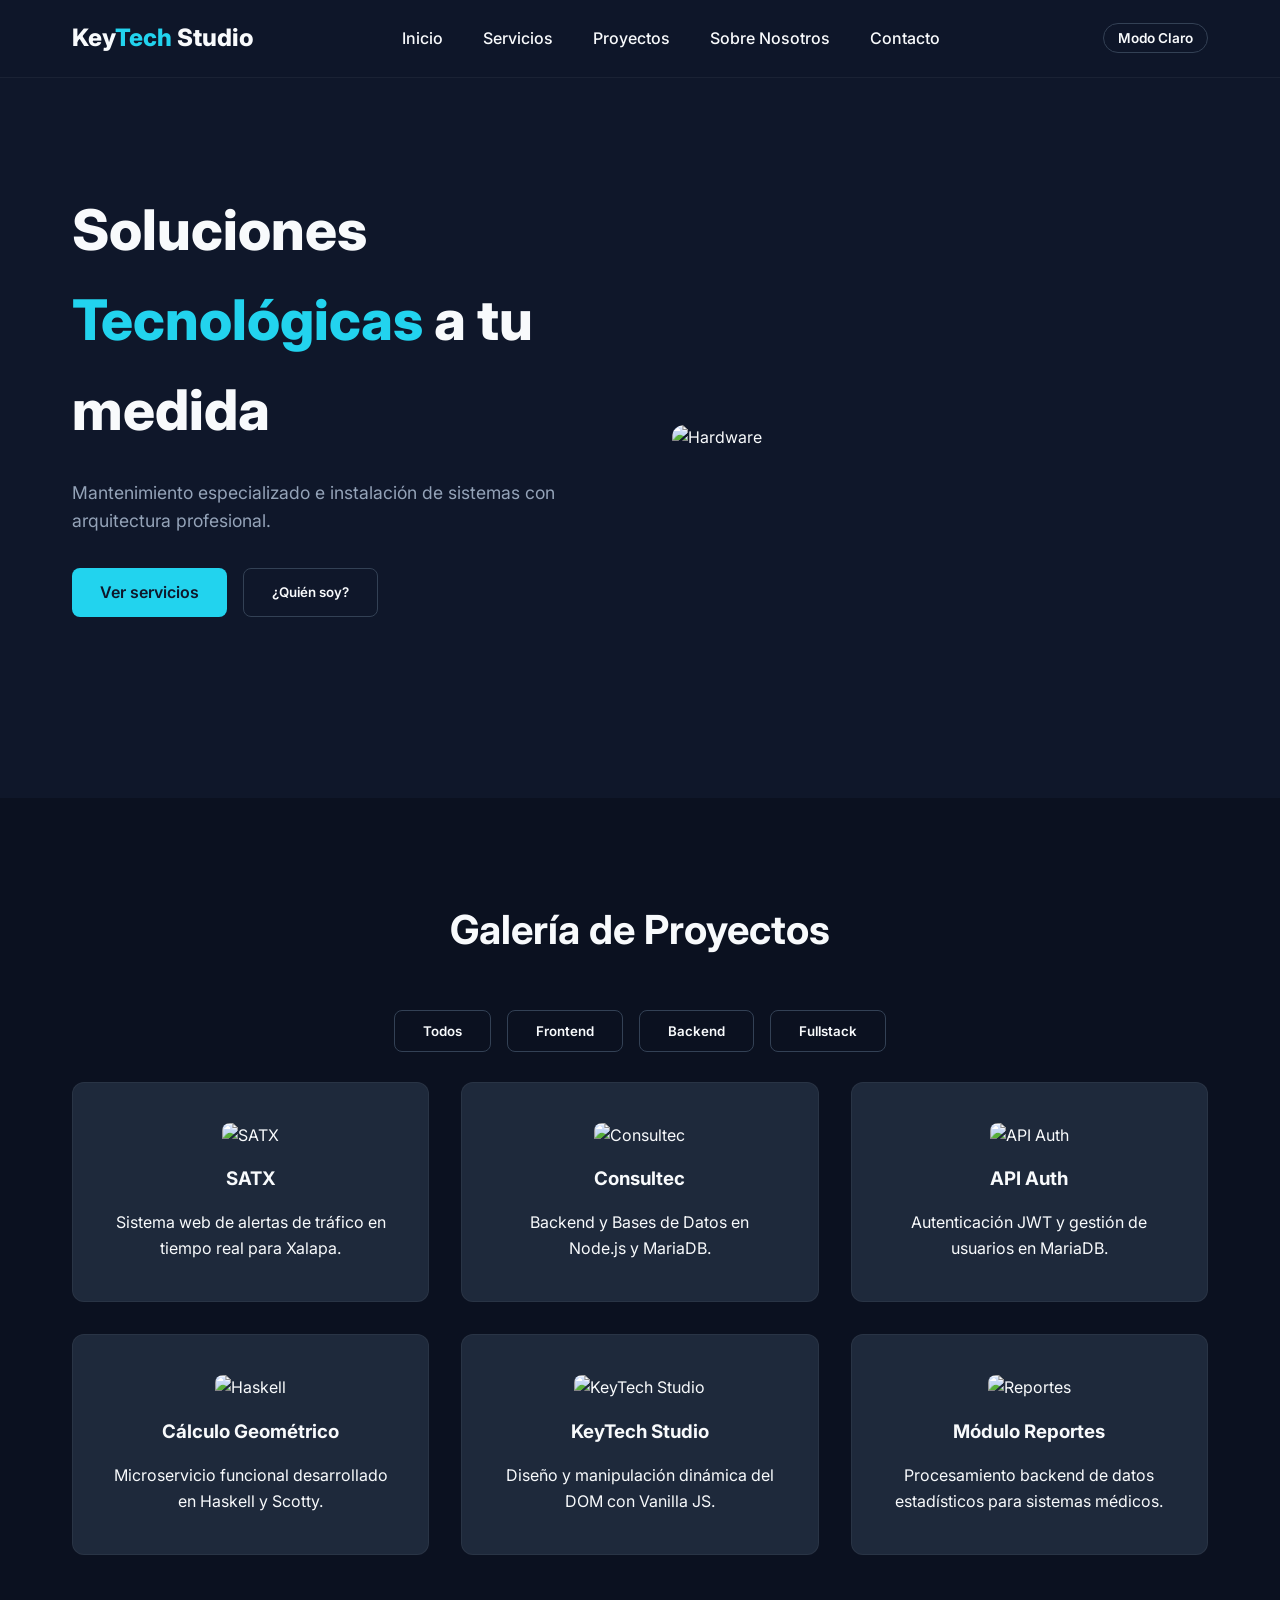
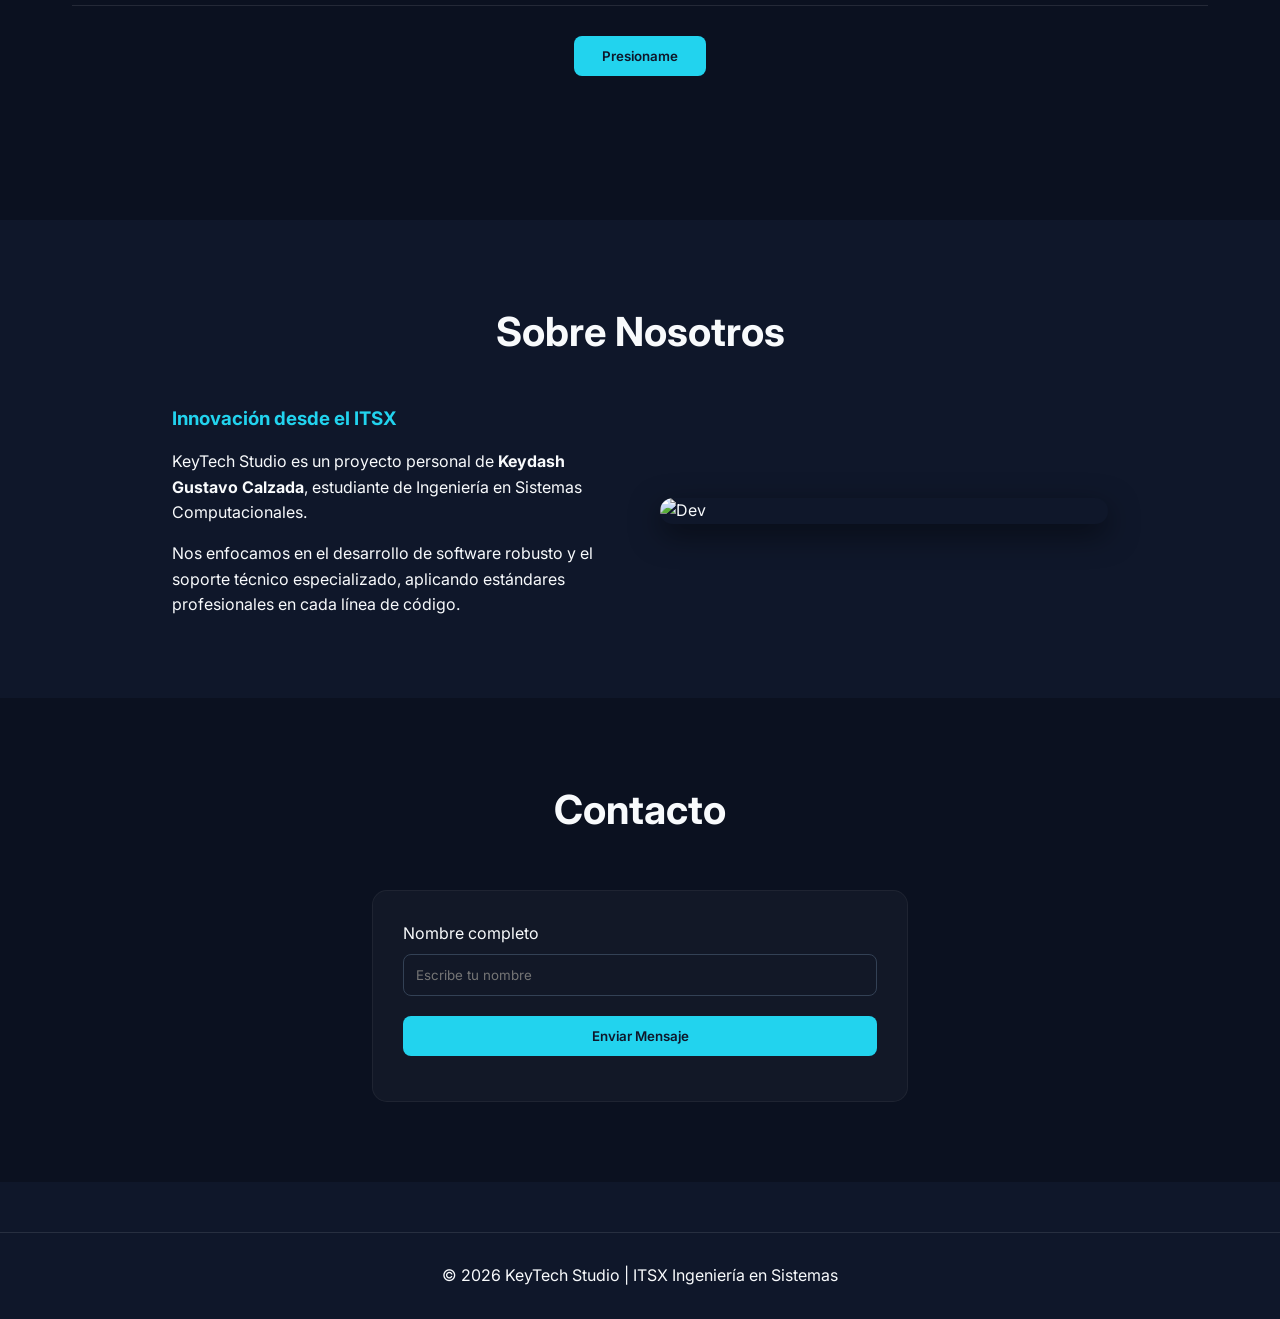
==== index.html @ f6a0469d "Integracion de Alpine.js y mejoramiento de funciones dinámicas. Se ha añadido Alpine.js para mejorar" ====
<!DOCTYPE html>
<html lang="es">
<head>
    <meta charset="UTF-8">
    <meta name="viewport" content="width=device-width, initial-scale=1.0">
    <title>KeyTech Studio | Portafolio Profesional</title>
    <script defer src="https://cdn.jsdelivr.net/npm/alpinejs@3.x.x/dist/cdn.min.js"></script>
    <link href="https://fonts.googleapis.com/css2?family=Inter:wght@400;500;600;700;800&display=swap" rel="stylesheet">
    <link rel="stylesheet" href="https://cdnjs.cloudflare.com/ajax/libs/font-awesome/6.0.0/css/all.min.css">
    <link rel="stylesheet" href="estilos.css">
</head>
<body>
    <nav class="navbar">
        <div class="container nav-content">
            <div class="logo">Key<span>Tech</span> Studio</div>
            <ul class="nav-links">
                <li><a href="#inicio">Inicio</a></li>
                <li><a href="#servicios">Servicios</a></li>
                <li><a href="#proyectos">Proyectos</a></li>
                <li><a href="#sobre">Sobre Nosotros</a></li>
                <li><a href="#contacto">Contacto</a></li>
            </ul>
            <button id="toggleModo">Modo Claro</button>
        </div>
    </nav>

    <header id="inicio" class="hero">
        <div class="container hero-grid">
            <div class="hero-text">
                <h1>Soluciones <span>Tecnológicas</span> a tu medida</h1>
                <p>Mantenimiento especializado e instalación de sistemas con arquitectura profesional.</p>
                <div class="hero-actions">
                    <a href="#servicios" class="btn btn-primary">Ver servicios</a>
                    <button id="btnSaludo" class="btn btn-outline">¿Quién soy?</button>
                </div>
                <p id="mensajeDinamico" style="margin-top:1rem; color: var(--primary); font-weight:600; min-height:1.5rem;"></p>
            </div>
            <div class="hero-image">
                <img src="https://images.unsplash.com/photo-1518770660439-4636190af475" alt="Hardware">
            </div>
        </div>
    </header>

    <section id="proyectos" class="section-bg-alt">
        <div class="container">
            <h2 class="section-title">Galería de Proyectos</h2>
            
            <div class="hero-actions filtros" style="justify-content: center; margin-bottom: 30px;">
                <button class="btn btn-outline btn-filtro" data-filter="todos">Todos</button>
                <button class="btn btn-outline btn-filtro" data-filter="frontend">Frontend</button>
                <button class="btn btn-outline btn-filtro" data-filter="backend">Backend</button>
                <button class="btn btn-outline btn-filtro" data-filter="fullstack">Fullstack</button>
            </div>

            <div class="services-grid" id="galeriaGrid">
                <div class="service-card proy-card" data-tipo="fullstack">
                    <img src="https://images.unsplash.com/photo-1449824913935-59a10b8d2000?w=500&q=80" alt="SATX" class="proyecto-img">
                    <h3>SATX</h3>
                    <p>Sistema web de alertas de tráfico en tiempo real para Xalapa.</p>
                </div>
                <div class="service-card proy-card" data-tipo="backend">
                    <img src="https://images.unsplash.com/photo-1576091160399-112ba8d25d1d?w=500&q=80" alt="Consultec" class="proyecto-img">
                    <h3>Consultec</h3>
                    <p>Backend y Bases de Datos en Node.js y MariaDB.</p>
                </div>
                <div class="service-card proy-card" data-tipo="backend">
                    <img src="https://images.unsplash.com/photo-1555949963-aa79dcee981c?w=500&q=80" alt="API Auth" class="proyecto-img">
                    <h3>API Auth</h3>
                    <p>Autenticación JWT y gestión de usuarios en MariaDB.</p>
                </div>
                <div class="service-card proy-card" data-tipo="backend">
                    <img src="https://images.unsplash.com/photo-1516259762381-22954d7d3ad2?w=500&q=80" alt="Haskell" class="proyecto-img">
                    <h3>Cálculo Geométrico</h3>
                    <p>Microservicio funcional desarrollado en Haskell y Scotty.</p>
                </div>
                <div class="service-card proy-card" data-tipo="frontend">
                    <img src="https://images.unsplash.com/photo-1498050108023-c5249f4df085?w=500&q=80" alt="KeyTech Studio" class="proyecto-img">
                    <h3>KeyTech Studio</h3>
                    <p>Diseño y manipulación dinámica del DOM con Vanilla JS.</p>
                </div>
                <div class="service-card proy-card" data-tipo="backend">
                    <img src="https://images.unsplash.com/photo-1551288049-bebda4e38f71?w=500&q=80" alt="Reportes" class="proyecto-img">
                    <h3>Módulo Reportes</h3>
                    <p>Procesamiento backend de datos estadísticos para sistemas médicos.</p>
                </div>
            </div>

            <div x-data="{ 
                frases: [
                    'El único modo de hacer un gran trabajo es amar lo que haces. — Steve Jobs',
                    'La tecnología es mejor cuando une a la gente. — Matt Mullenweg',
                    'No te detengas hasta que estés orgulloso de tu esfuerzo.',
                    'La innovación es lo que distingue a un líder de un seguidor. — Steve Jobs',
                    'Tu capacidad de aprender es tu activo más valioso.',
                    'Recuerda utilizar ; al final de tus sentencias.'
                ],
                textoActual: 'Presiona para inspirarte',
                generarFrase() {
                    let nuevaFrase;
                    do {
                        nuevaFrase = this.frases[Math.floor(Math.random() * this.frases.length)];
                    } while (nuevaFrase === this.textoActual);
                    this.textoActual = nuevaFrase;
                }
            }" style="text-align: center; margin-top: 50px; border-top: 1px solid rgba(255,255,255,0.1); padding-top: 30px;">
                <button @click="generarFrase()" class="btn btn-primary">Presioname</button>
                <p x-text="textoActual" style="margin-top: 20px; font-weight: 600; color: var(--primary); font-size: 1.2rem; min-height: 1.5rem; font-style: italic;"></p>
            </div>
        </div>
    </section>

    <section id="sobre" style="padding: 80px 0;">
        <div class="container" style="max-width: 1000px; margin: 0 auto;">
            <h2 class="section-title" style="text-align: center; margin-bottom: 40px;">Sobre Nosotros</h2>
            <div style="display: grid; grid-template-columns: 1fr 1fr; gap: 40px; align-items: center;">
                <div>
                    <h3 style="color: var(--primary); margin-bottom: 15px;">Innovación desde el ITSX</h3>
                    <p style="margin-bottom: 15px;">KeyTech Studio es un proyecto personal de <strong>Keydash Gustavo Calzada</strong>, estudiante de Ingeniería en Sistemas Computacionales.</p>
                    <p>Nos enfocamos en el desarrollo de software robusto y el soporte técnico especializado, aplicando estándares profesionales en cada línea de código.</p>
                </div>
                <img src="https://webescuela.com/wp-content/uploads/2020/08/desarrollador-web.png.webp" alt="Dev" style="width: 100%; border-radius: 15px; box-shadow: 0 10px 30px rgba(0,0,0,0.5);">
            </div>
        </div>
    </section>

    <section id="contacto" class="section-bg-alt" style="padding: 80px 0;">
        <div class="container" style="max-width: 600px; margin: 0 auto;">
            <h2 class="section-title" style="text-align: center;">Contacto</h2>
            <form id="contactForm" class="contact-form" style="background: rgba(255,255,255,0.03); padding: 30px; border-radius: 15px; border: 1px solid rgba(255,255,255,0.05);">
                <div style="margin-bottom: 20px;">
                    <label style="display: block; margin-bottom: 8px;">Nombre completo</label>
                    <input type="text" id="nombre" placeholder="Escribe tu nombre" style="width: 100%; padding: 12px; border-radius: 8px; border: 1px solid #334155; background: transparent; color: white;">
                </div>
                <button type="submit" class="btn btn-primary" style="width: 100%;">Enviar Mensaje</button>
                <p id="contactMessage" style="margin-top: 15px; text-align: center; font-weight: bold; color: var(--primary);"></p>
            </form>
        </div>
    </section>

    <footer class="footer" style="margin-top: 50px; padding: 30px 0; border-top: 1px solid rgba(255,255,255,0.1);">
        <div class="container" style="text-align: center;">
            <p>© 2026 KeyTech Studio | ITSX Ingeniería en Sistemas</p>
        </div>
    </footer>

    <script src="app.js"></script>
</body>
</html>
---- estilos.css ----
:root {
    --bg-dark: #0f172a;
    --bg-alt: #0b1120;
    --surface: #1e293b;
    --primary: #22d3ee;
    --text-main: #f8fafc;
    --text-dim: #94a3b8;
    --transition: all 0.3s cubic-bezier(0.4, 0, 0.2, 1);
}

* { margin: 0; padding: 0; box-sizing: border-box; font-family: 'Inter', sans-serif; }
body { background-color: var(--bg-dark); color: var(--text-main); line-height: 1.6; scroll-behavior: smooth; }
section { padding: 100px 0; }
.container { max-width: 1200px; margin: 0 auto; padding: 0 2rem; }

/* NAVBAR */
.navbar { padding: 1.2rem 0; background: rgba(15, 23, 42, 0.95); backdrop-filter: blur(10px); position: sticky; top: 0; z-index: 1000; border-bottom: 1px solid rgba(255, 255, 255, 0.05); }
.nav-content { display: flex; justify-content: space-between; align-items: center; }
.logo { font-size: 1.5rem; font-weight: 800; }
.logo span { color: var(--primary); }
.nav-links { display: flex; list-style: none; gap: 2.5rem; }
.nav-links a { text-decoration: none; color: var(--text-main); font-weight: 500; transition: var(--transition); }
.nav-links a:hover { color: var(--primary); }

/* HERO */
.hero { min-height: 80vh; display: flex; align-items: center; }
.hero-grid { display: grid; grid-template-columns: 1fr 1fr; gap: 4rem; align-items: center; }
.hero-text h1 { font-size: 3.5rem; font-weight: 800; margin-bottom: 1.5rem; }
.hero-text h1 span { color: var(--primary); }
.hero-text p { font-size: 1.1rem; color: var(--text-dim); margin-bottom: 2rem; }
.hero-actions { display: flex; gap: 1rem; }
.btn { padding: 12px 28px; border-radius: 8px; font-weight: 600; cursor: pointer; border: none; transition: var(--transition); text-decoration: none; display: inline-block; }
.btn-primary { background: var(--primary); color: #0f172a; }
.btn-outline { border: 1px solid #334155; color: var(--text-main); background: transparent; }
.btn-outline:hover { background: #1e293b; border-color: #475569; }
.hero-image img { width: 100%; border-radius: 12px; }

/* SECCIONES */
.section-bg-alt { background-color: var(--bg-alt); }
.section-title { text-align: center; font-size: 2.5rem; margin-bottom: 3rem; }

.services-grid { display: grid; grid-template-columns: repeat(auto-fit, minmax(280px, 1fr)); gap: 2rem; }
.service-card { padding: 2.5rem; background: var(--surface); border-radius: 12px; border: 1px solid rgba(255,255,255,0.05); text-align: center; transition: var(--transition); }
.service-card:hover { transform: translateY(-5px); border-color: #334155; }
.service-card i { font-size: 2.5rem; color: var(--primary); margin-bottom: 1.5rem; }
.service-card h3 { margin-bottom: 1rem; }

/* FILTROS Y GALERIA */
.filtros { justify-content: center; margin-bottom: 3rem; gap: 1rem; display: flex; flex-wrap: wrap; }
.oculto { display: none !important; }
.proyecto-img { width: 100%; height: 180px; object-fit: cover; border-radius: 8px; margin-bottom: 1rem; }

/* ABOUT GRID */
.about-grid { display: grid; grid-template-columns: 1fr 1fr; gap: 4rem; align-items: center; }
.about-grid img { width: 100%; border-radius: 12px; }

/* CONTACTO */
.contact-form { max-width: 600px; margin: 0 auto; background: var(--surface); padding: 3rem; border-radius: 12px; }
.form-group { margin-bottom: 1.5rem; display: flex; flex-direction: column; text-align: left; }
.form-group label { margin-bottom: 0.5rem; color: var(--text-dim); }
.form-group input, .form-group textarea { padding: 0.8rem; border-radius: 6px; border: 1px solid #334155; background: #0f172a; color: white; transition: border-color 0.2s; }
.form-group input:focus, .form-group textarea:focus { outline: none; border-color: var(--primary); }

.error-msg { color: #ef4444; font-size: 0.85rem; margin-top: 0.5rem; display: none; }
.error-msg.visible { display: block; }
input.error, textarea.error { border-color: #ef4444; }

/* MODO CLARO */
body.light-mode {
    --bg-dark: #f8fafc;
    --bg-alt: #f1f5f9;
    --surface: #ffffff;
    --text-main: #0f172a;
    --text-dim: #475569;
}
body.light-mode .navbar { background: rgba(248, 250, 252, 0.95); border-bottom: 1px solid #e2e8f0; }
body.light-mode .service-card, body.light-mode .contact-form { border-color: #e2e8f0; }
body.light-mode .form-group input, body.light-mode .form-group textarea { background: #f1f5f9; border-color: #cbd5e1; color: #0f172a; }

#toggleModo {
    background: transparent;
    border: 1px solid #334155;
    color: var(--text-main);
    padding: 6px 14px;
    border-radius: 20px;
    cursor: pointer;
    font-size: 0.85rem;
    font-weight: 600;
    transition: all 0.3s;
    margin-left: 1rem;
}
#toggleModo:hover { border-color: var(--primary); color: var(--primary); }

/* FOOTER */
.footer { padding: 40px 0; text-align: center; border-top: 1px solid rgba(255,255,255,0.05); margin-top: 50px; }
.copyright { color: #475569; font-size: 0.85rem; }

@media (max-width: 900px) {
    .hero-grid, .about-grid { grid-template-columns: 1fr; text-align: center; }
    .nav-links { display: none; }
    .hero-actions { justify-content: center; }
}
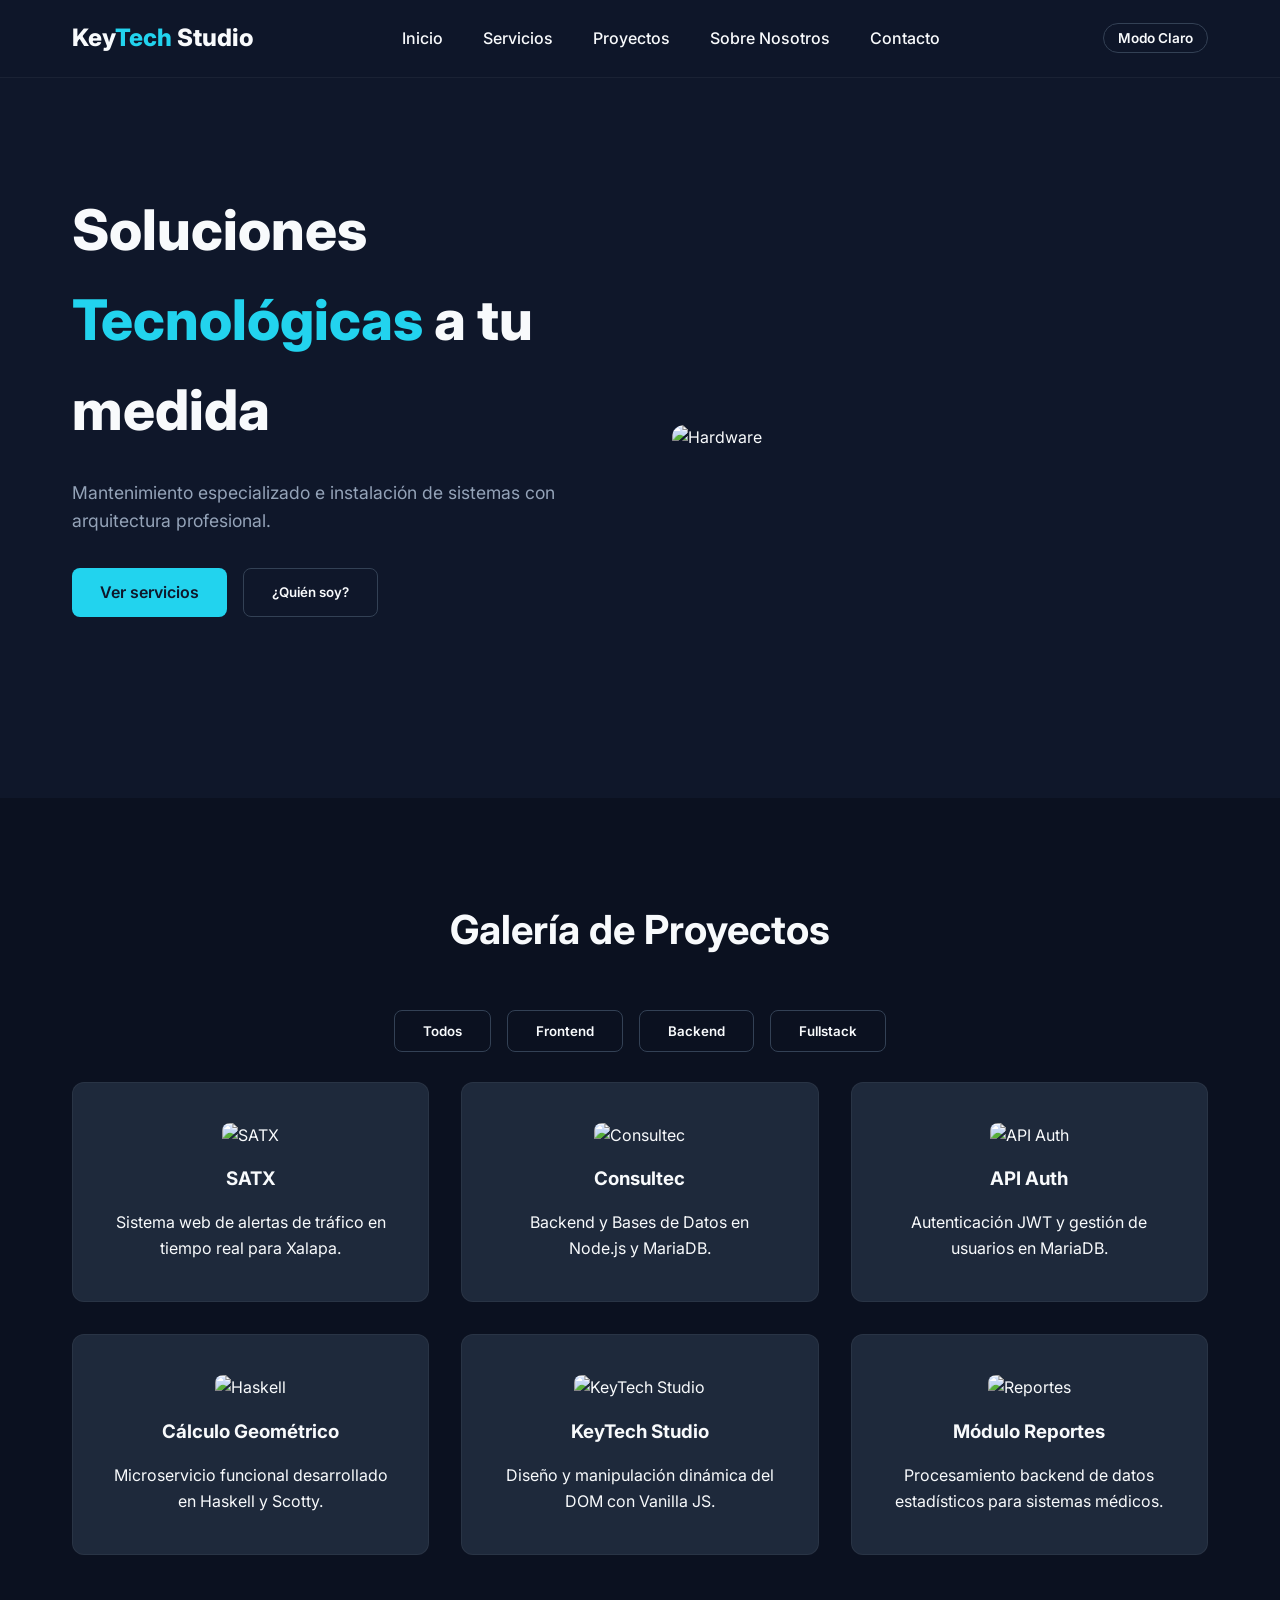
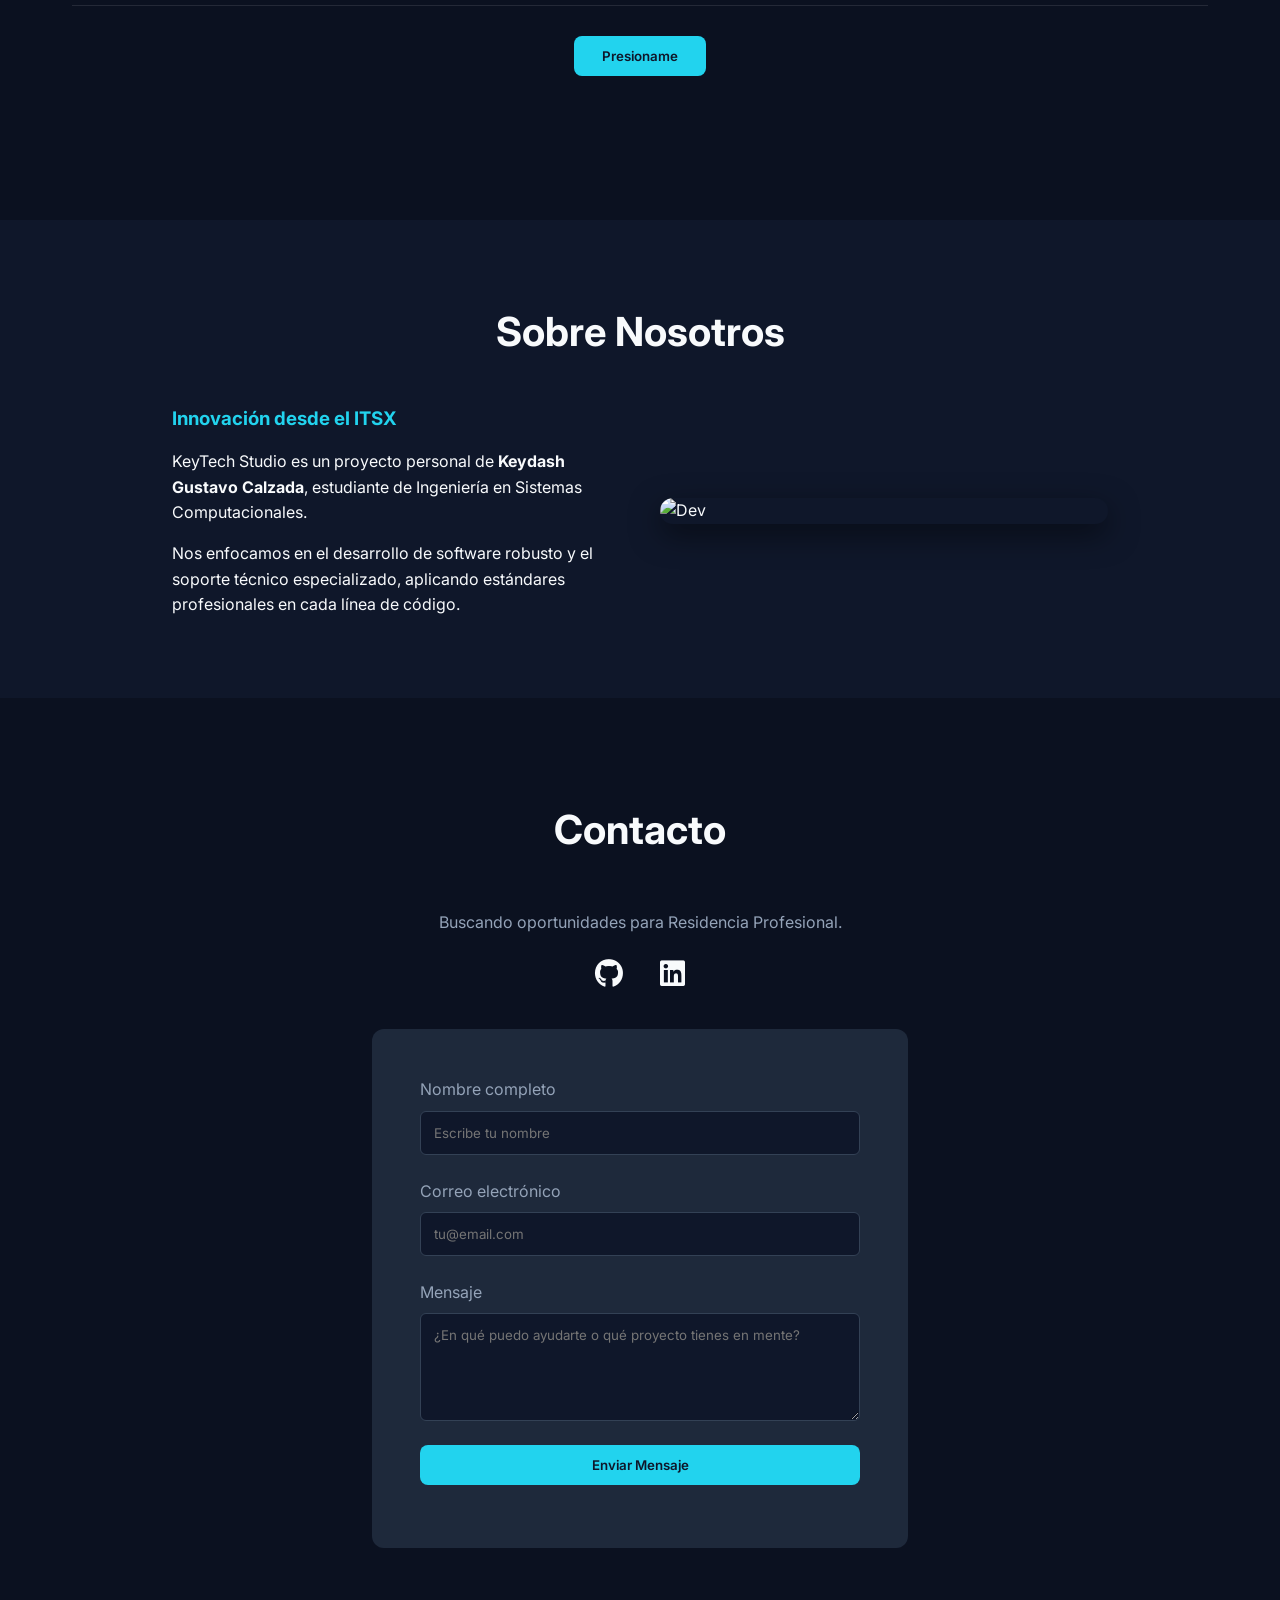
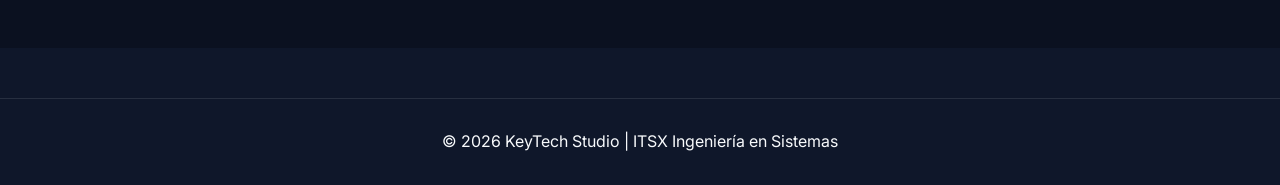
==== commit e3cbaa08: "Fix HTML formatting and improve structure" ====
--- a/index.html
+++ b/index.html
@@ -123,13 +123,33 @@
         </div>
     </section>
 
-    <section id="contacto" class="section-bg-alt" style="padding: 80px 0;">
-        <div class="container" style="max-width: 600px; margin: 0 auto;">
-            <h2 class="section-title" style="text-align: center;">Contacto</h2>
-            <form id="contactForm" class="contact-form" style="background: rgba(255,255,255,0.03); padding: 30px; border-radius: 15px; border: 1px solid rgba(255,255,255,0.05);">
-                <div style="margin-bottom: 20px;">
-                    <label style="display: block; margin-bottom: 8px;">Nombre completo</label>
-                    <input type="text" id="nombre" placeholder="Escribe tu nombre" style="width: 100%; padding: 12px; border-radius: 8px; border: 1px solid #334155; background: transparent; color: white;">
+    <section id="contacto" class="section-bg-alt">
+        <div class="container" style="max-width: 600px;">
+            <h2 class="section-title">Contacto</h2>
+            
+            <div style="text-align: center; margin-bottom: 2rem;">
+                <p style="color: var(--text-dim); margin-bottom: 1rem;">Buscando oportunidades para Residencia Profesional.</p>
+                <div style="font-size: 1.8rem; margin-bottom: 1rem;">
+                    <a href="https://github.com/tu_usuario" target="_blank" style="color: var(--text-main); margin: 0 15px; text-decoration: none;"><i class="fab fa-github"></i></a>
+                    <a href="https://linkedin.com/in/tu_usuario" target="_blank" style="color: var(--text-main); margin: 0 15px; text-decoration: none;"><i class="fab fa-linkedin"></i></a>
+                </div>
+            </div>
+
+            <form id="contactForm" class="contact-form">
+                <div class="form-group">
+                    <label for="nombre">Nombre completo</label>
+                    <input type="text" id="nombre" placeholder="Escribe tu nombre">
+                    <span class="error-msg" id="errorNombre">Por favor, escribe tu nombre.</span>
+                </div>
+                <div class="form-group">
+                    <label for="email">Correo electrónico</label>
+                    <input type="email" id="email" placeholder="tu@email.com">
+                    <span class="error-msg" id="errorEmail">Ingresa un correo válido.</span>
+                </div>
+                <div class="form-group">
+                    <label for="mensaje">Mensaje</label>
+                    <textarea id="mensaje" rows="5" placeholder="¿En qué puedo ayudarte o qué proyecto tienes en mente?"></textarea>
+                    <span class="error-msg" id="errorMensaje">Escribe un mensaje.</span>
                 </div>
                 <button type="submit" class="btn btn-primary" style="width: 100%;">Enviar Mensaje</button>
                 <p id="contactMessage" style="margin-top: 15px; text-align: center; font-weight: bold; color: var(--primary);"></p>
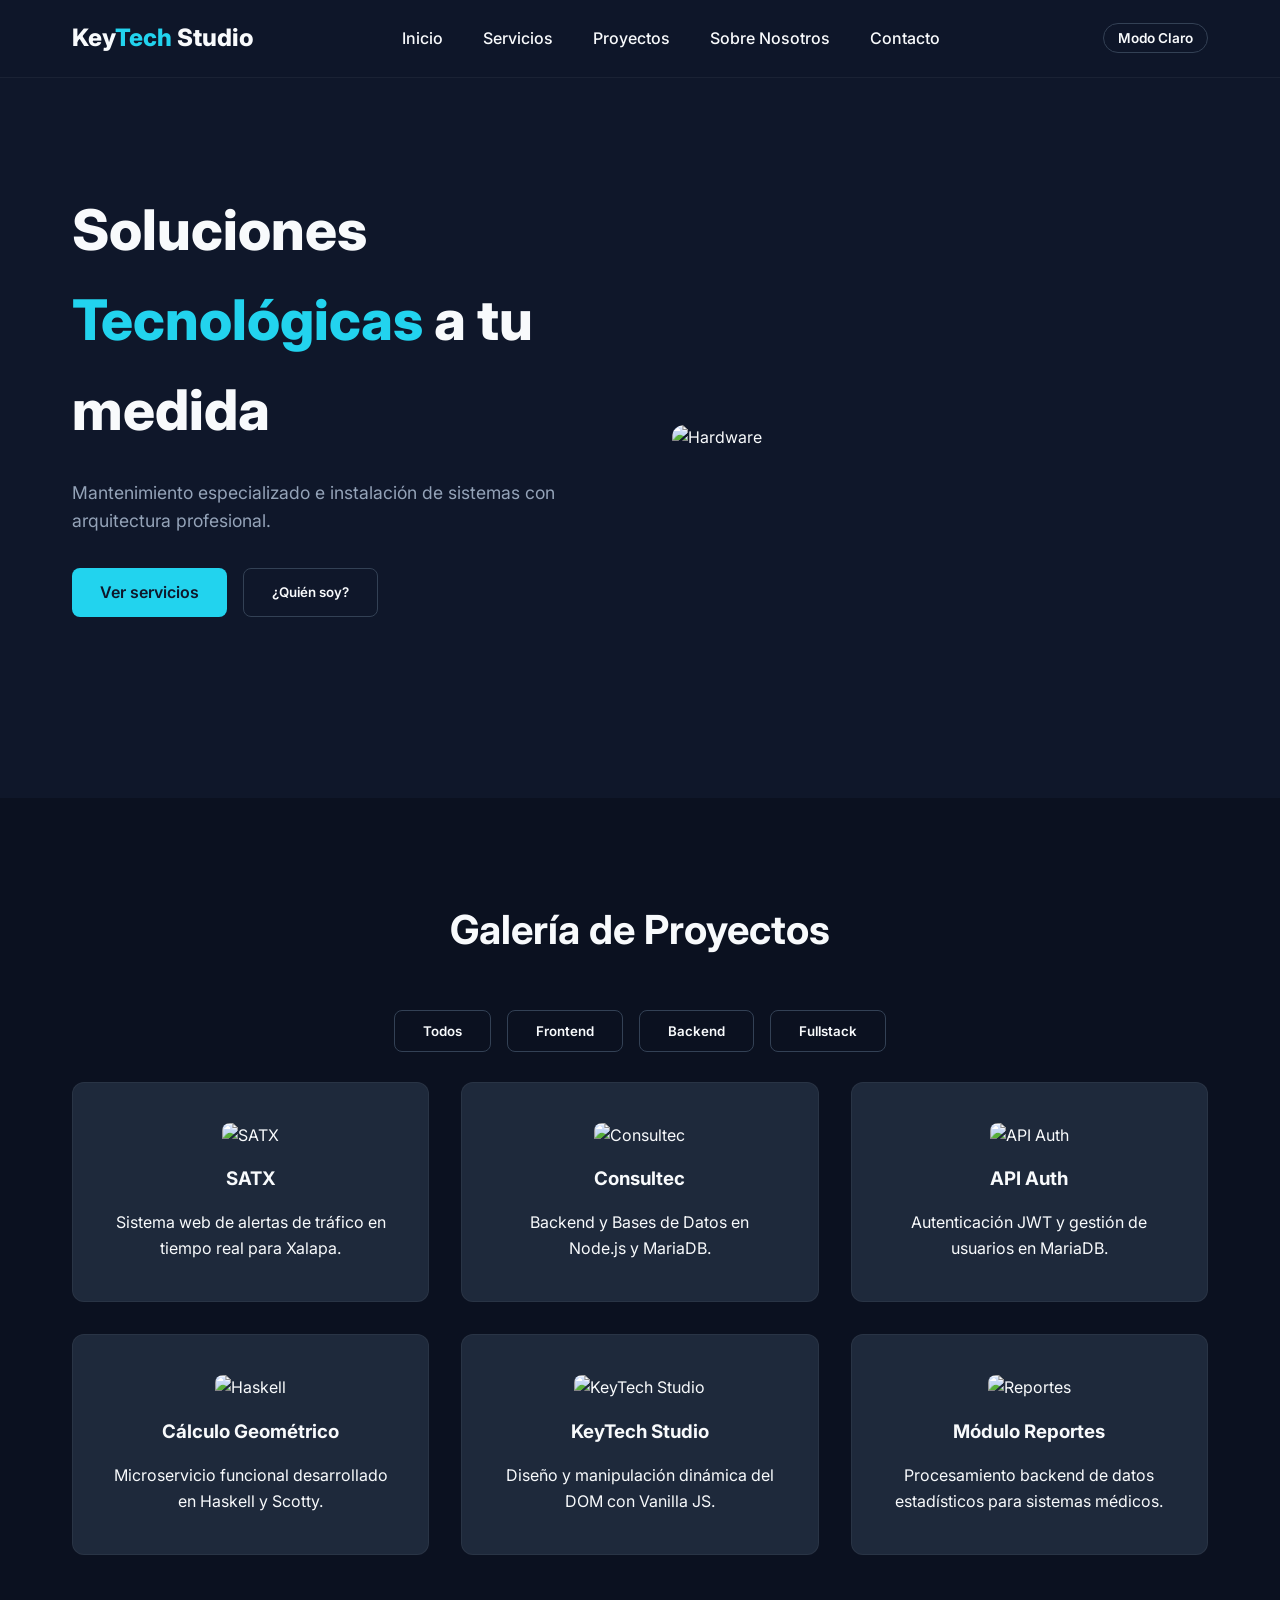
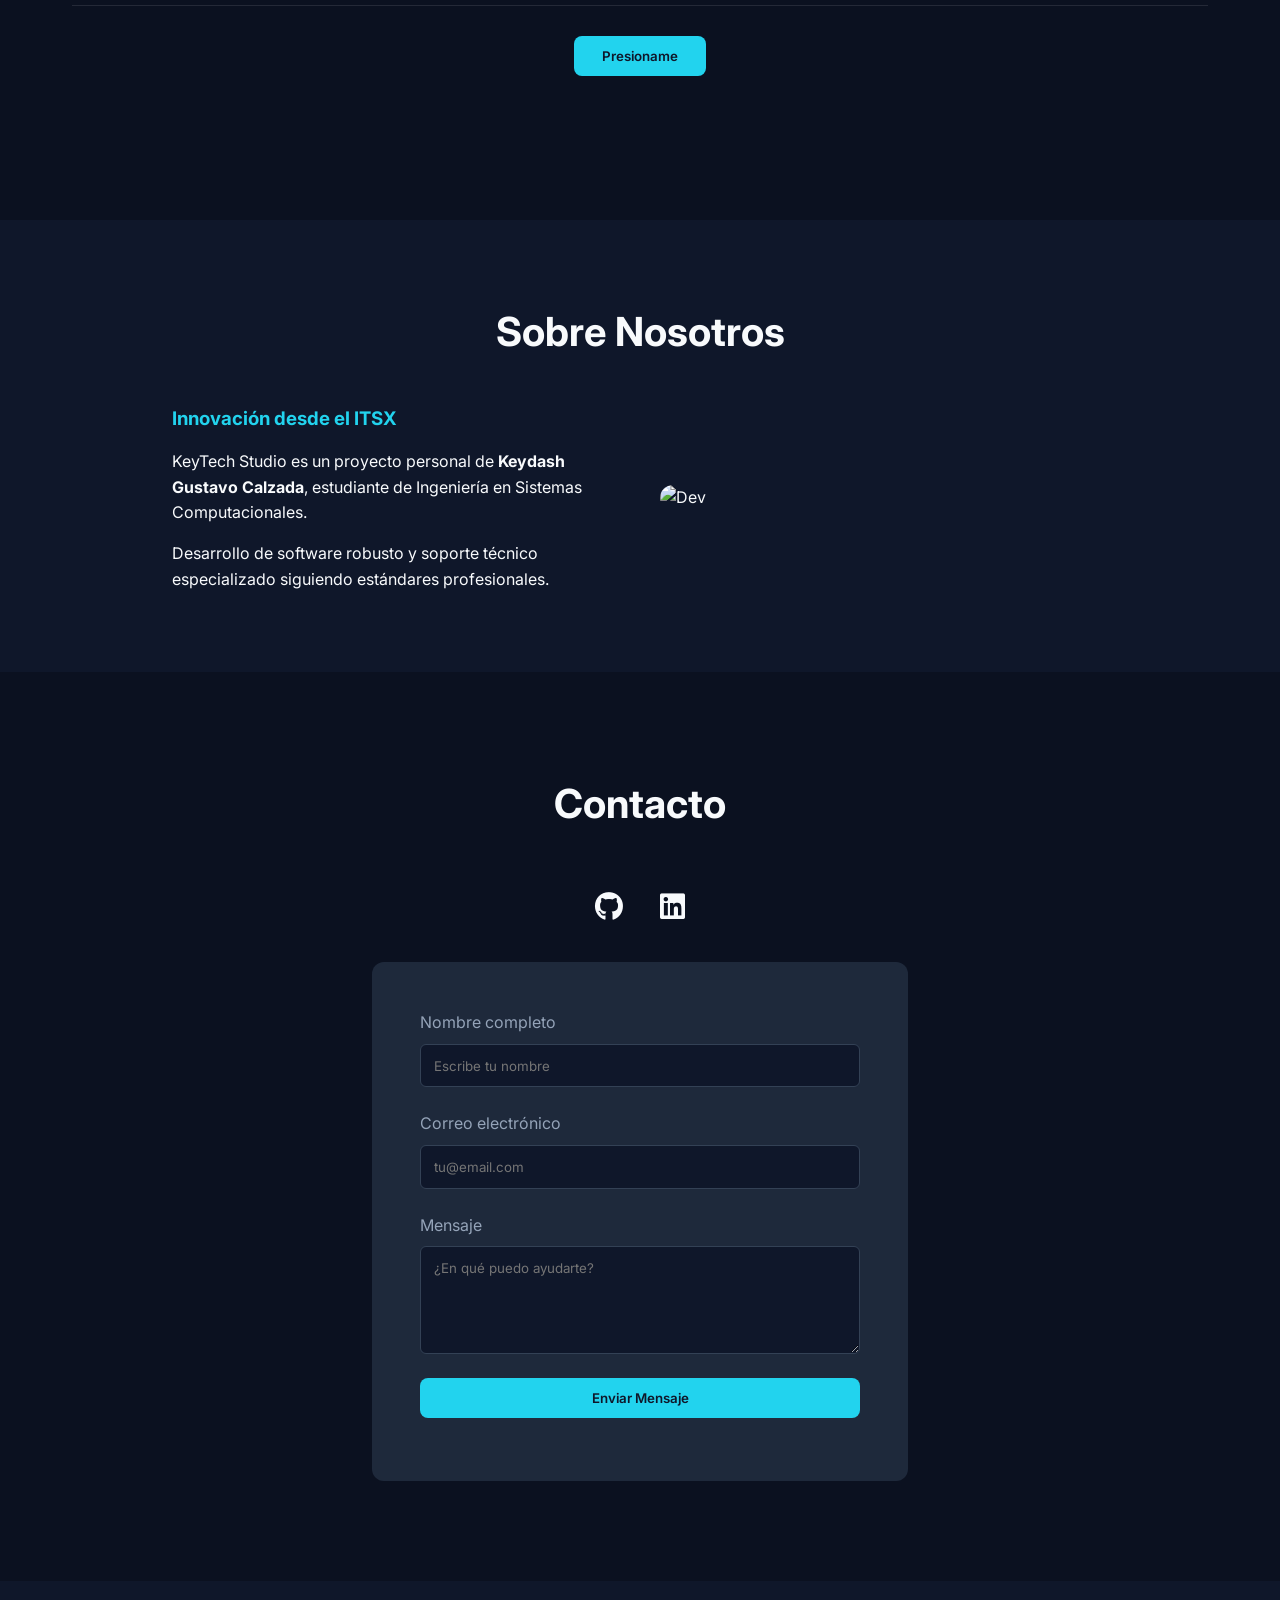
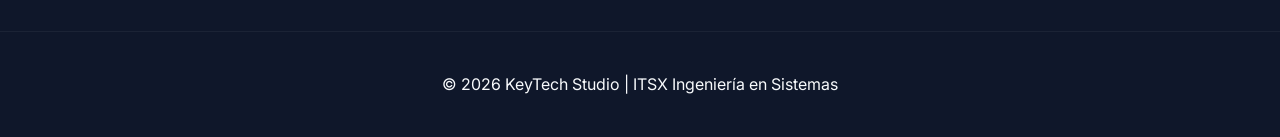
==== commit 9a1689d8: "Update index.html" ====
--- a/index.html
+++ b/index.html
@@ -91,7 +91,6 @@
                     'La tecnología es mejor cuando une a la gente. — Matt Mullenweg',
                     'No te detengas hasta que estés orgulloso de tu esfuerzo.',
                     'La innovación es lo que distingue a un líder de un seguidor. — Steve Jobs',
-                    'Tu capacidad de aprender es tu activo más valioso.',
                     'Recuerda utilizar ; al final de tus sentencias.'
                 ],
                 textoActual: 'Presiona para inspirarte',
@@ -116,9 +115,9 @@
                 <div>
                     <h3 style="color: var(--primary); margin-bottom: 15px;">Innovación desde el ITSX</h3>
                     <p style="margin-bottom: 15px;">KeyTech Studio es un proyecto personal de <strong>Keydash Gustavo Calzada</strong>, estudiante de Ingeniería en Sistemas Computacionales.</p>
-                    <p>Nos enfocamos en el desarrollo de software robusto y el soporte técnico especializado, aplicando estándares profesionales en cada línea de código.</p>
+                    <p>Desarrollo de software robusto y soporte técnico especializado siguiendo estándares profesionales.</p>
                 </div>
-                <img src="https://webescuela.com/wp-content/uploads/2020/08/desarrollador-web.png.webp" alt="Dev" style="width: 100%; border-radius: 15px; box-shadow: 0 10px 30px rgba(0,0,0,0.5);">
+                <img src="https://webescuela.com/wp-content/uploads/2020/08/desarrollador-web.png.webp" alt="Dev" style="width: 100%; border-radius: 15px;">
             </div>
         </div>
     </section>
@@ -128,7 +127,6 @@
             <h2 class="section-title">Contacto</h2>
             
             <div style="text-align: center; margin-bottom: 2rem;">
-                <p style="color: var(--text-dim); margin-bottom: 1rem;">Buscando oportunidades para Residencia Profesional.</p>
                 <div style="font-size: 1.8rem; margin-bottom: 1rem;">
                     <a href="https://github.com/tu_usuario" target="_blank" style="color: var(--text-main); margin: 0 15px; text-decoration: none;"><i class="fab fa-github"></i></a>
                     <a href="https://linkedin.com/in/tu_usuario" target="_blank" style="color: var(--text-main); margin: 0 15px; text-decoration: none;"><i class="fab fa-linkedin"></i></a>
@@ -148,7 +146,7 @@
                 </div>
                 <div class="form-group">
                     <label for="mensaje">Mensaje</label>
-                    <textarea id="mensaje" rows="5" placeholder="¿En qué puedo ayudarte o qué proyecto tienes en mente?"></textarea>
+                    <textarea id="mensaje" rows="5" placeholder="¿En qué puedo ayudarte?"></textarea>
                     <span class="error-msg" id="errorMensaje">Escribe un mensaje.</span>
                 </div>
                 <button type="submit" class="btn btn-primary" style="width: 100%;">Enviar Mensaje</button>
@@ -157,7 +155,7 @@
         </div>
     </section>
 
-    <footer class="footer" style="margin-top: 50px; padding: 30px 0; border-top: 1px solid rgba(255,255,255,0.1);">
+    <footer class="footer">
         <div class="container" style="text-align: center;">
             <p>© 2026 KeyTech Studio | ITSX Ingeniería en Sistemas</p>
         </div>
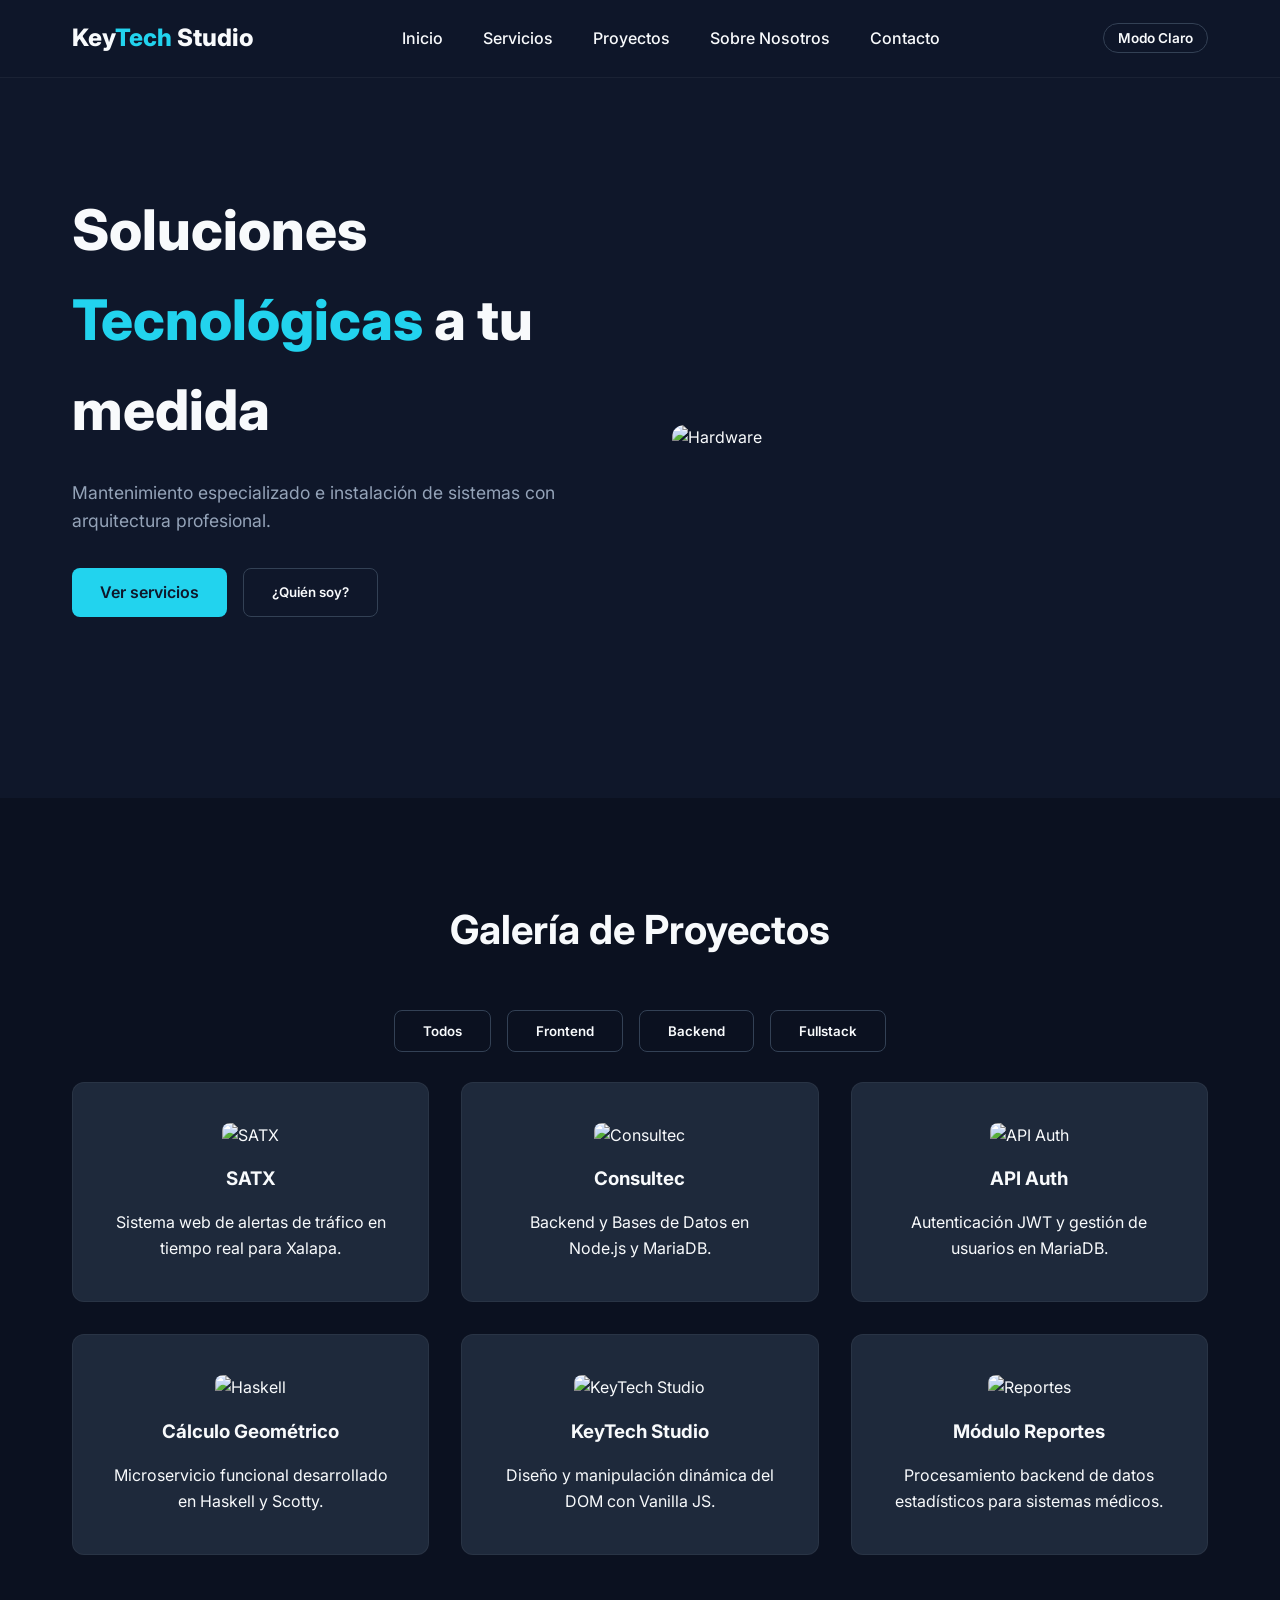
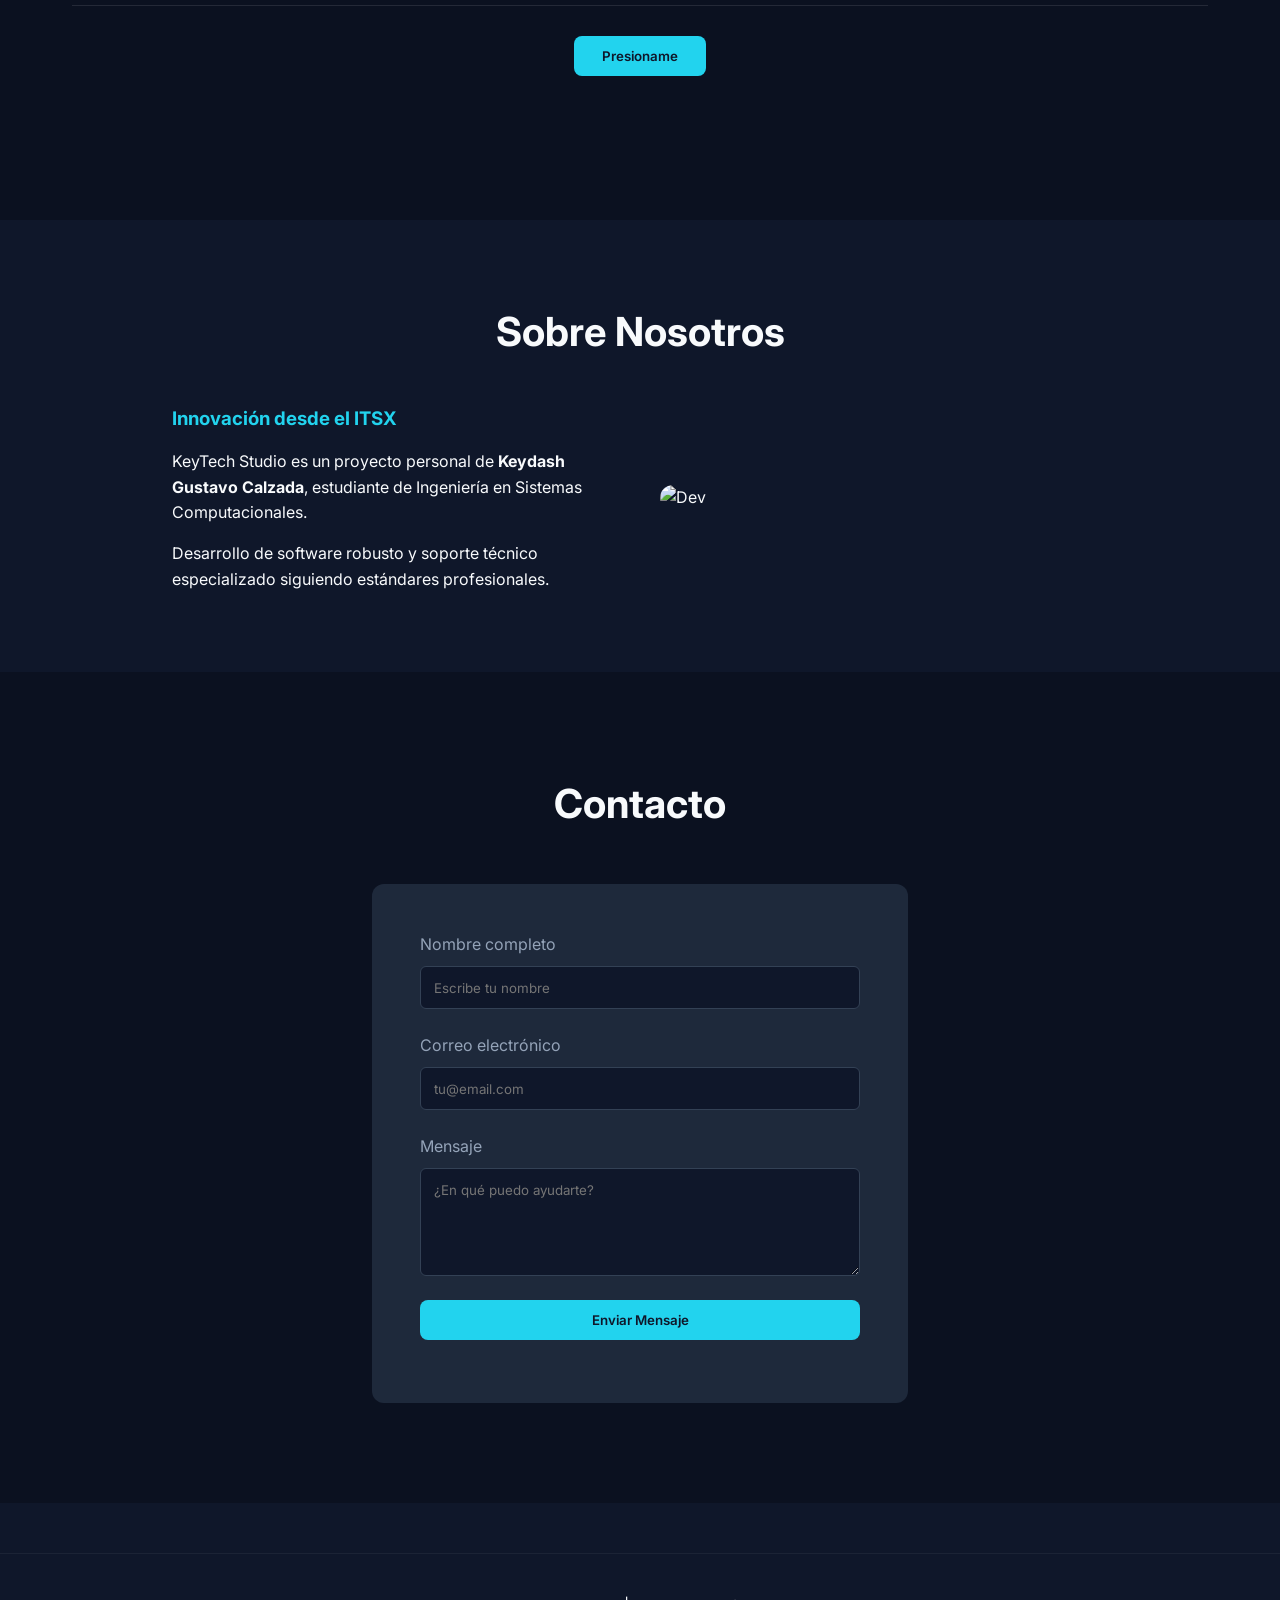
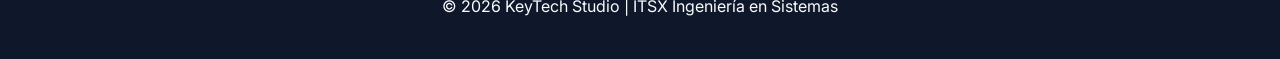
==== commit ec73ee45: "Update index.html" ====
--- a/index.html
+++ b/index.html
@@ -125,13 +125,6 @@
     <section id="contacto" class="section-bg-alt">
         <div class="container" style="max-width: 600px;">
             <h2 class="section-title">Contacto</h2>
-            
-            <div style="text-align: center; margin-bottom: 2rem;">
-                <div style="font-size: 1.8rem; margin-bottom: 1rem;">
-                    <a href="https://github.com/tu_usuario" target="_blank" style="color: var(--text-main); margin: 0 15px; text-decoration: none;"><i class="fab fa-github"></i></a>
-                    <a href="https://linkedin.com/in/tu_usuario" target="_blank" style="color: var(--text-main); margin: 0 15px; text-decoration: none;"><i class="fab fa-linkedin"></i></a>
-                </div>
-            </div>
 
             <form id="contactForm" class="contact-form">
                 <div class="form-group">
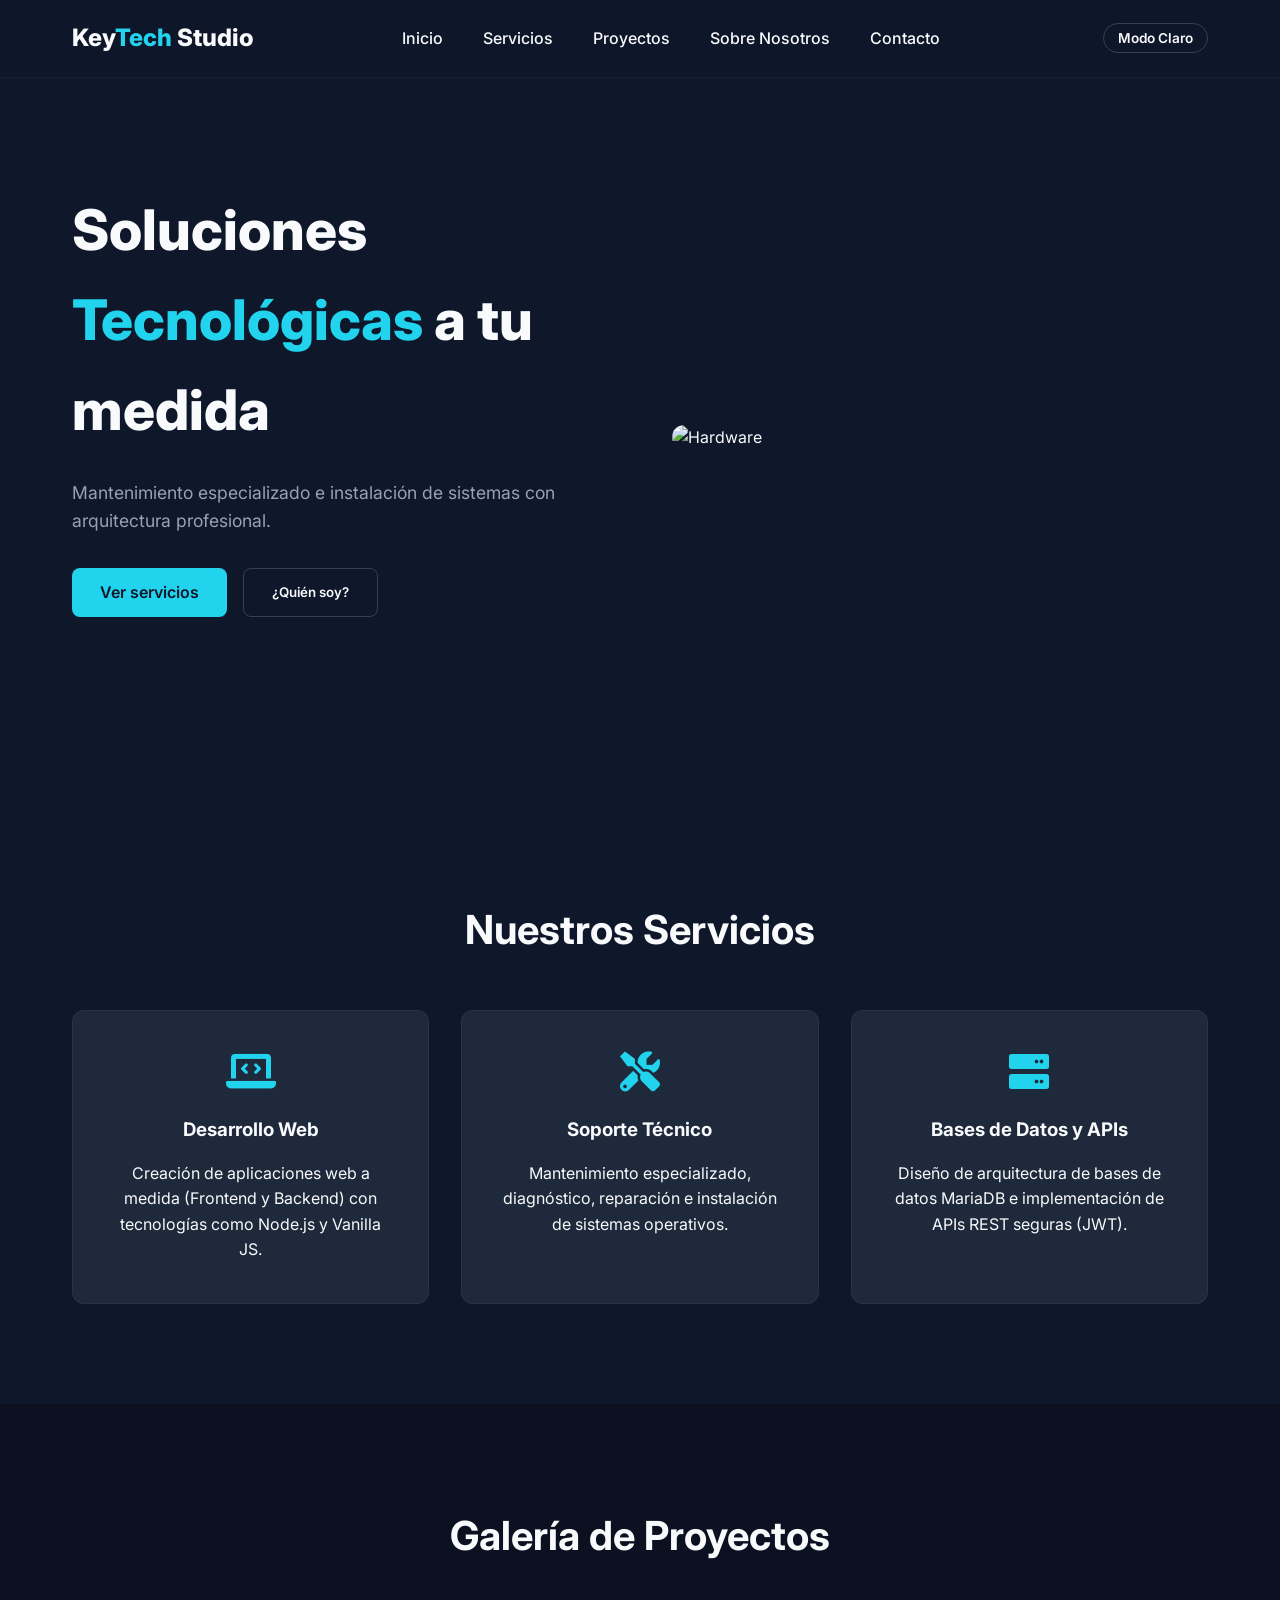
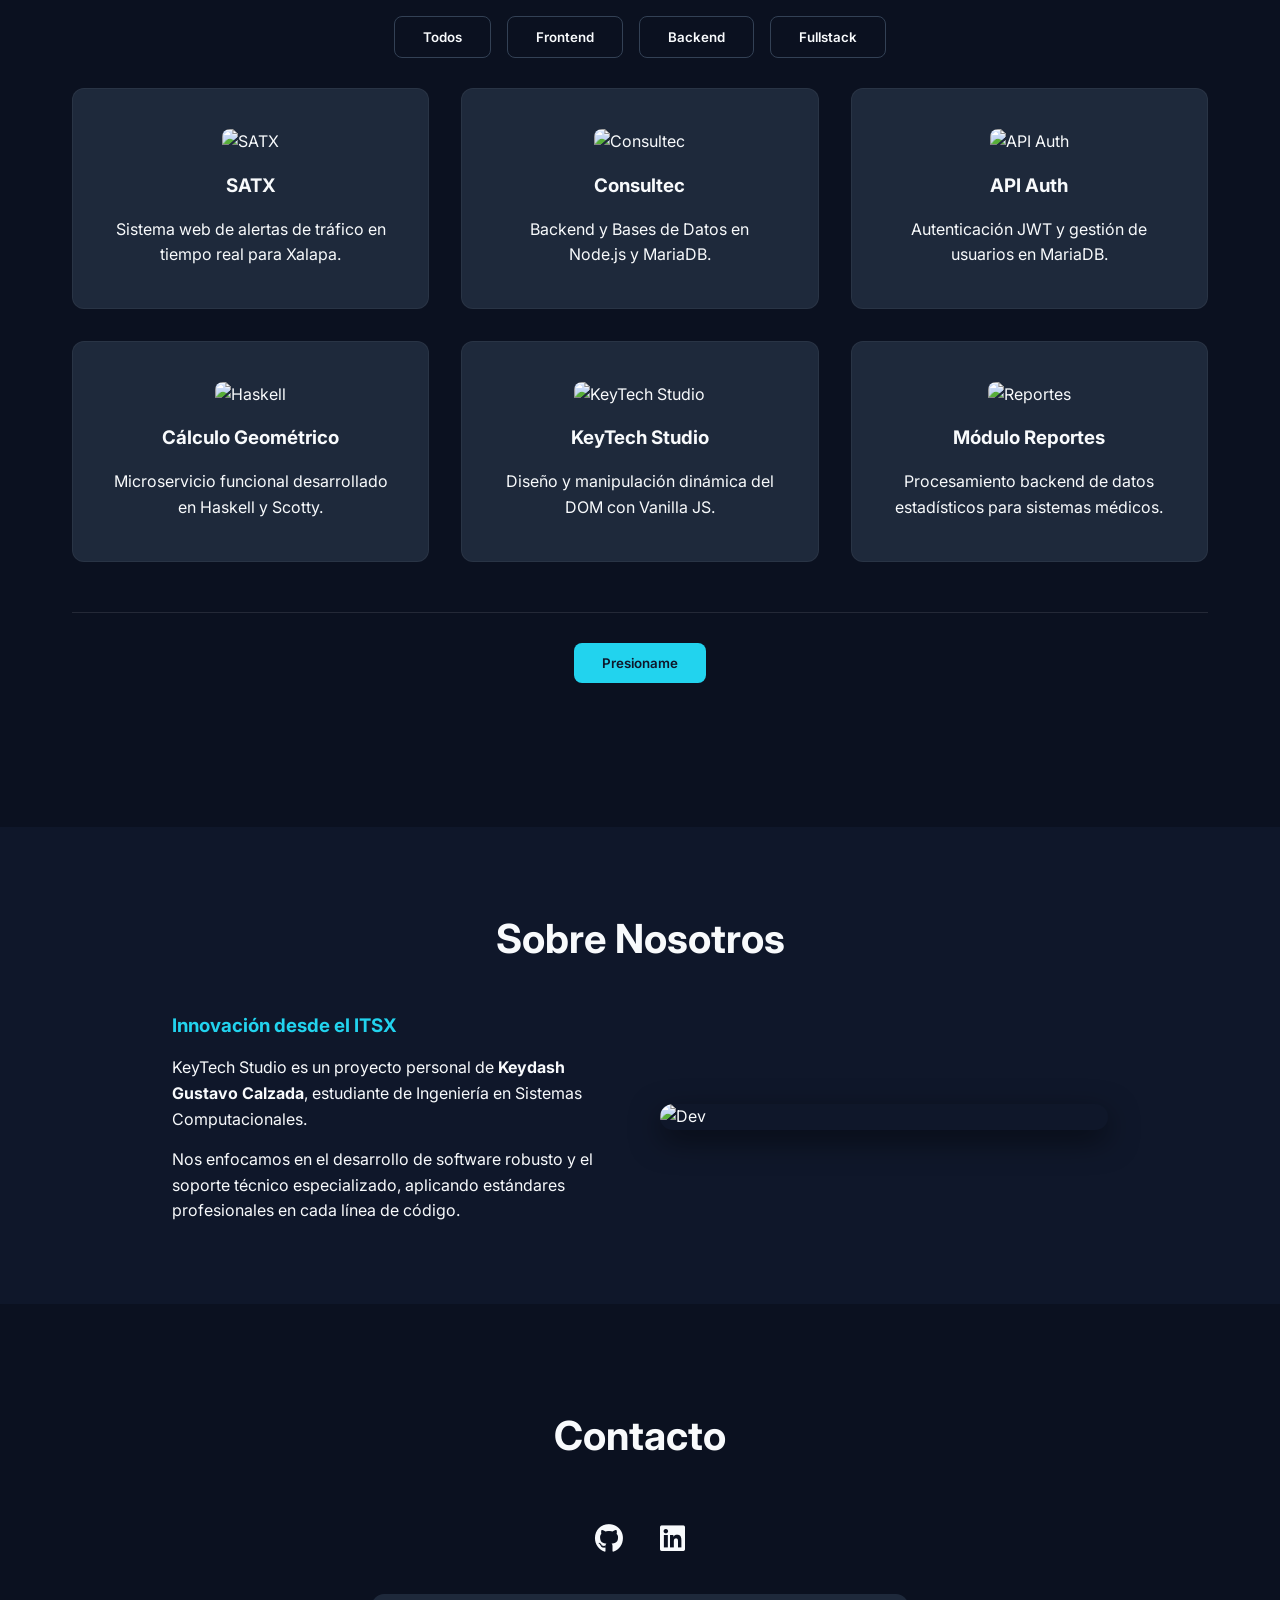
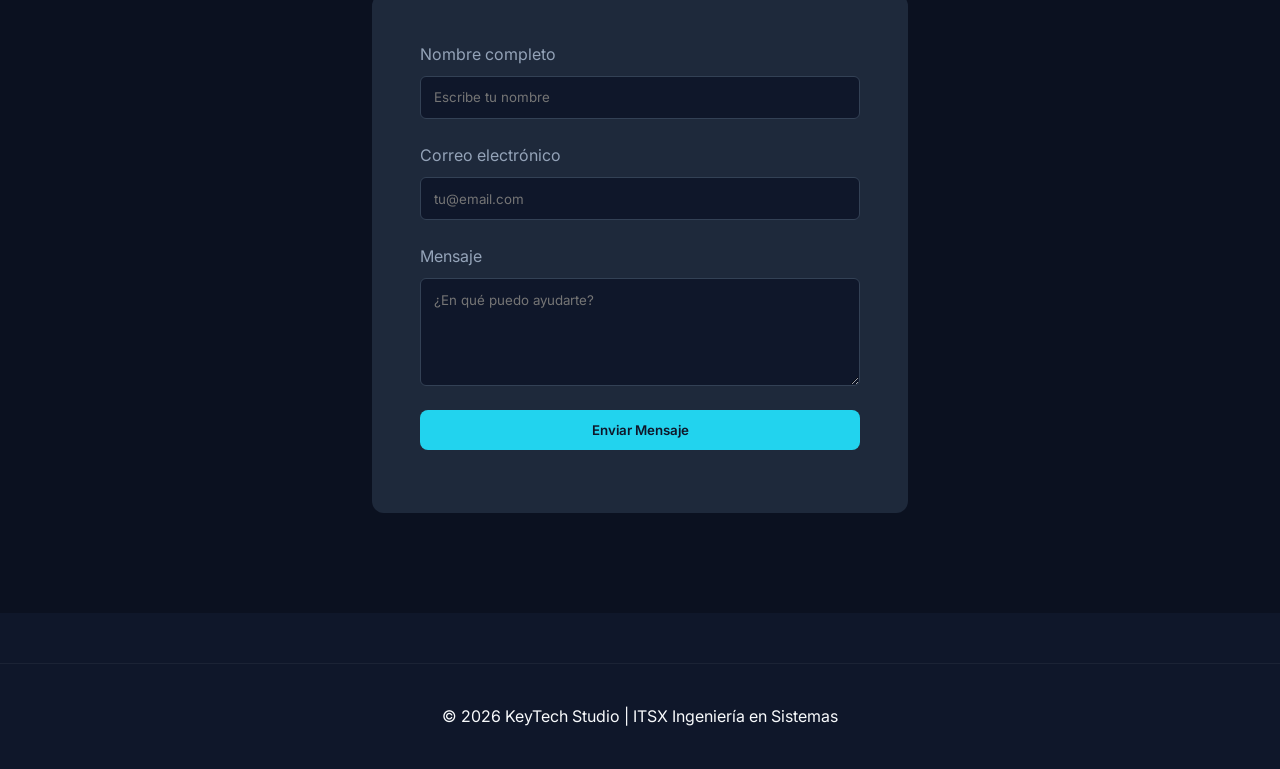
==== commit c577e302: "Update index.html" ====
--- a/index.html
+++ b/index.html
@@ -40,6 +40,29 @@
             </div>
         </div>
     </header>
+
+    <section id="servicios">
+        <div class="container">
+            <h2 class="section-title">Nuestros Servicios</h2>
+            <div class="services-grid">
+                <div class="service-card">
+                    <i class="fas fa-laptop-code"></i>
+                    <h3>Desarrollo Web</h3>
+                    <p>Creación de aplicaciones web a medida (Frontend y Backend) con tecnologías como Node.js y Vanilla JS.</p>
+                </div>
+                <div class="service-card">
+                    <i class="fas fa-tools"></i>
+                    <h3>Soporte Técnico</h3>
+                    <p>Mantenimiento especializado, diagnóstico, reparación e instalación de sistemas operativos.</p>
+                </div>
+                <div class="service-card">
+                    <i class="fas fa-server"></i>
+                    <h3>Bases de Datos y APIs</h3>
+                    <p>Diseño de arquitectura de bases de datos MariaDB e implementación de APIs REST seguras (JWT).</p>
+                </div>
+            </div>
+        </div>
+    </section>
 
     <section id="proyectos" class="section-bg-alt">
         <div class="container">
@@ -115,9 +138,9 @@
                 <div>
                     <h3 style="color: var(--primary); margin-bottom: 15px;">Innovación desde el ITSX</h3>
                     <p style="margin-bottom: 15px;">KeyTech Studio es un proyecto personal de <strong>Keydash Gustavo Calzada</strong>, estudiante de Ingeniería en Sistemas Computacionales.</p>
-                    <p>Desarrollo de software robusto y soporte técnico especializado siguiendo estándares profesionales.</p>
+                    <p>Nos enfocamos en el desarrollo de software robusto y el soporte técnico especializado, aplicando estándares profesionales en cada línea de código.</p>
                 </div>
-                <img src="https://webescuela.com/wp-content/uploads/2020/08/desarrollador-web.png.webp" alt="Dev" style="width: 100%; border-radius: 15px;">
+                <img src="https://webescuela.com/wp-content/uploads/2020/08/desarrollador-web.png.webp" alt="Dev" style="width: 100%; border-radius: 15px; box-shadow: 0 10px 30px rgba(0,0,0,0.5);">
             </div>
         </div>
     </section>
@@ -125,6 +148,13 @@
     <section id="contacto" class="section-bg-alt">
         <div class="container" style="max-width: 600px;">
             <h2 class="section-title">Contacto</h2>
+
+            <div style="text-align: center; margin-bottom: 2rem;">
+                <div style="font-size: 1.8rem; margin-bottom: 1rem;">
+                    <a href="https://github.com/tu_usuario" target="_blank" style="color: var(--text-main); margin: 0 15px; text-decoration: none;"><i class="fab fa-github"></i></a>
+                    <a href="https://linkedin.com/in/tu_usuario" target="_blank" style="color: var(--text-main); margin: 0 15px; text-decoration: none;"><i class="fab fa-linkedin"></i></a>
+                </div>
+            </div>
 
             <form id="contactForm" class="contact-form">
                 <div class="form-group">
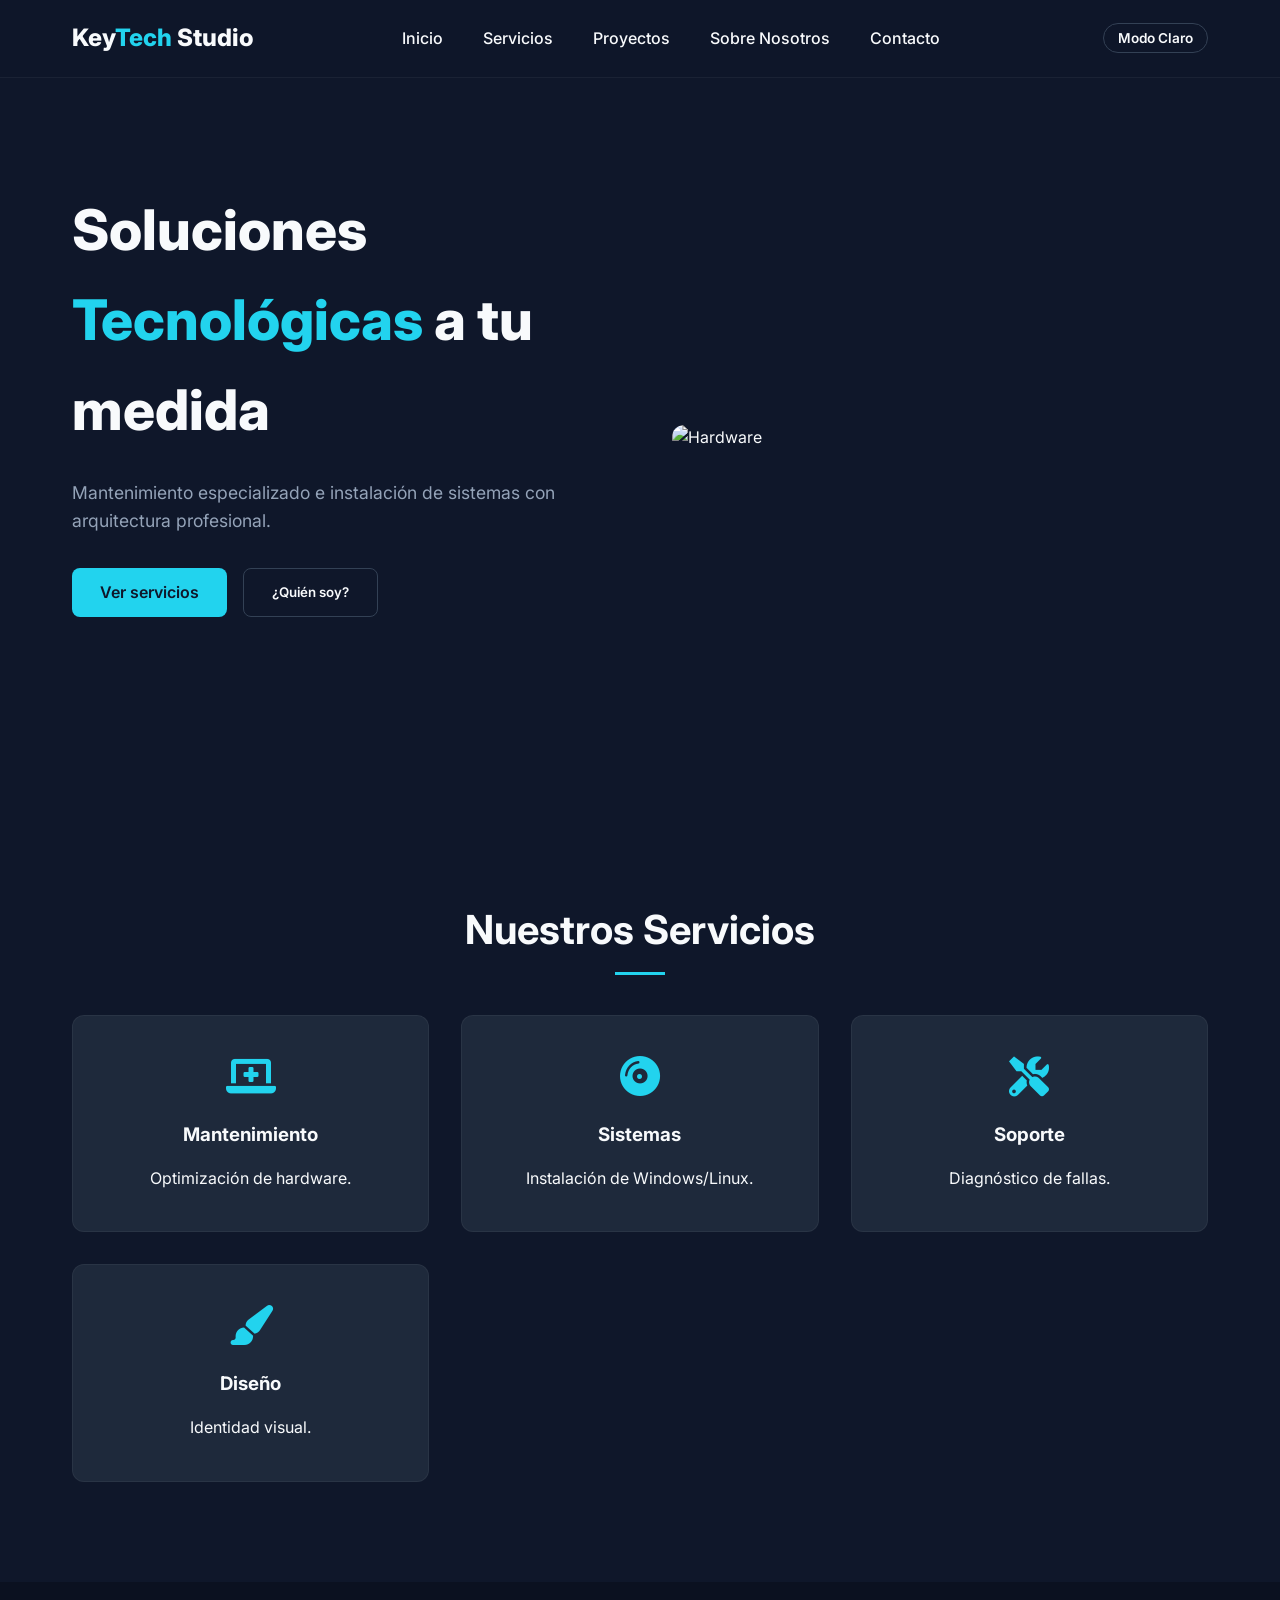
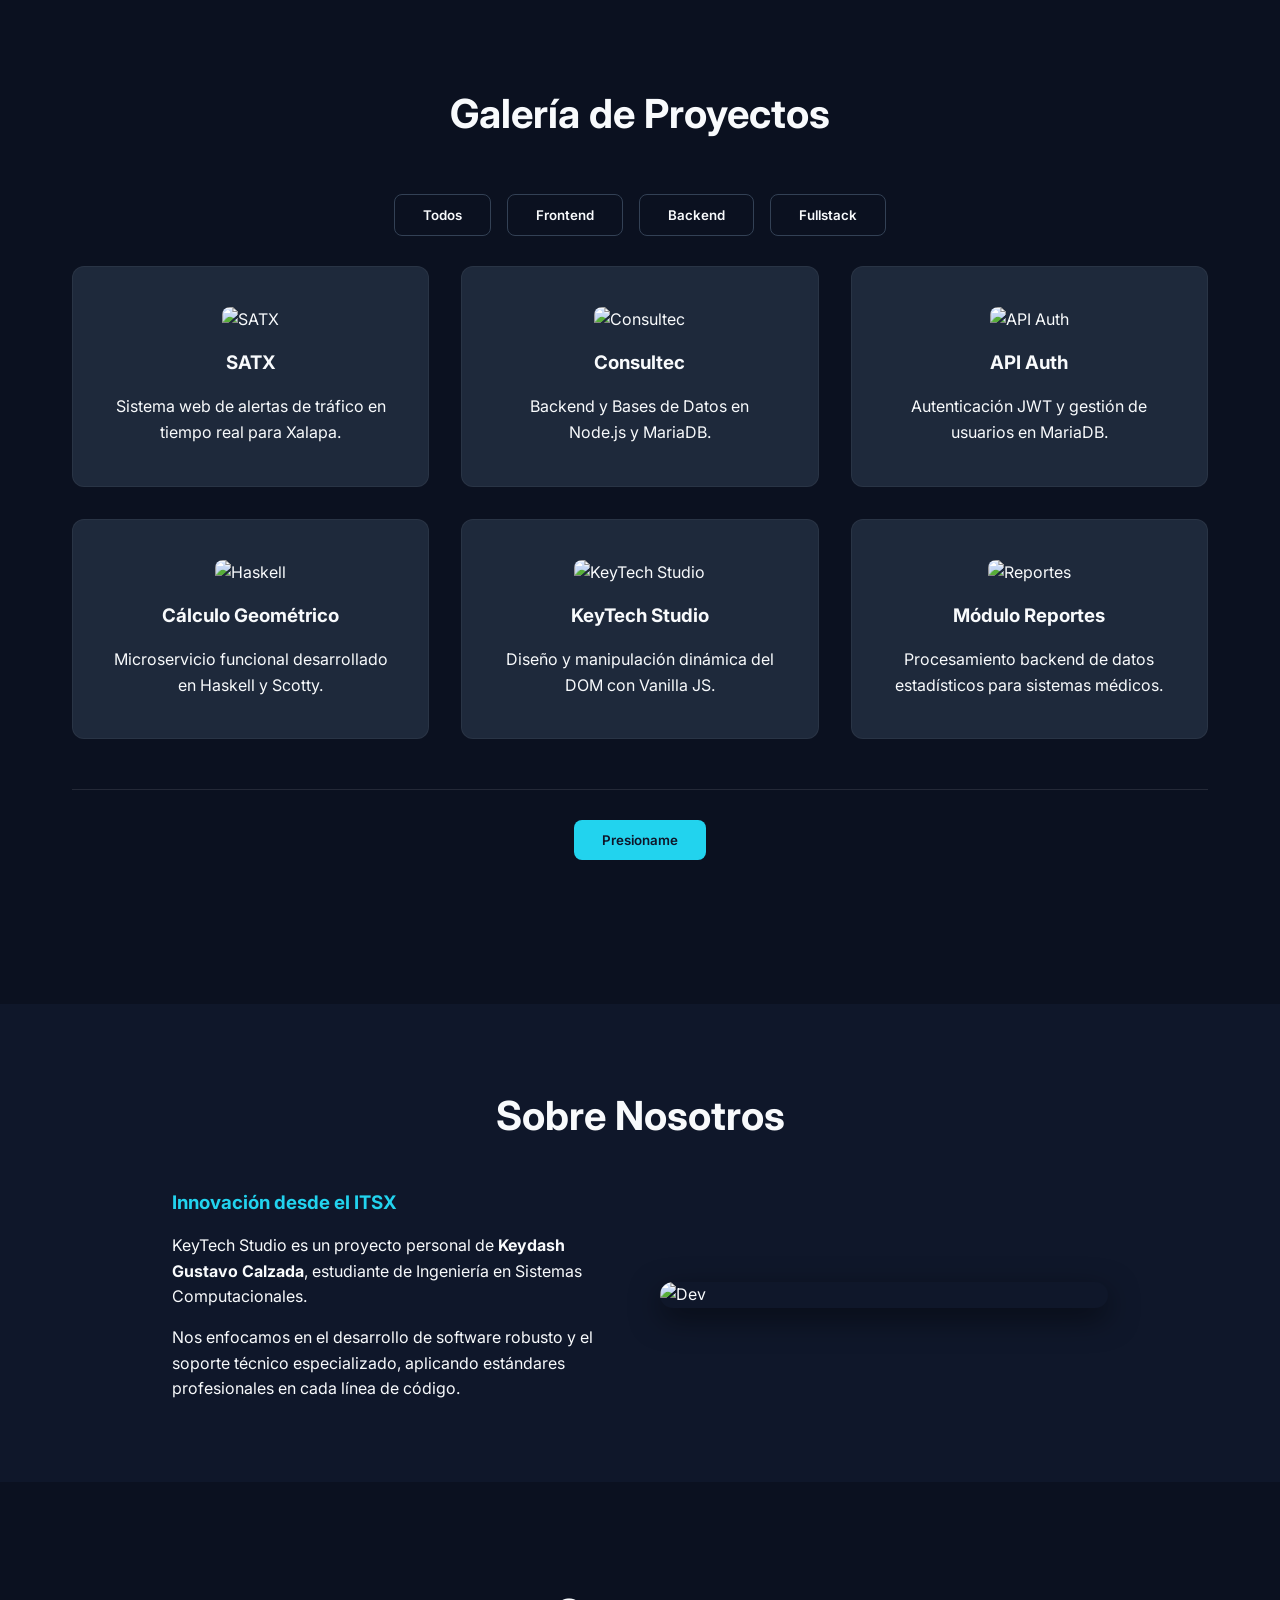
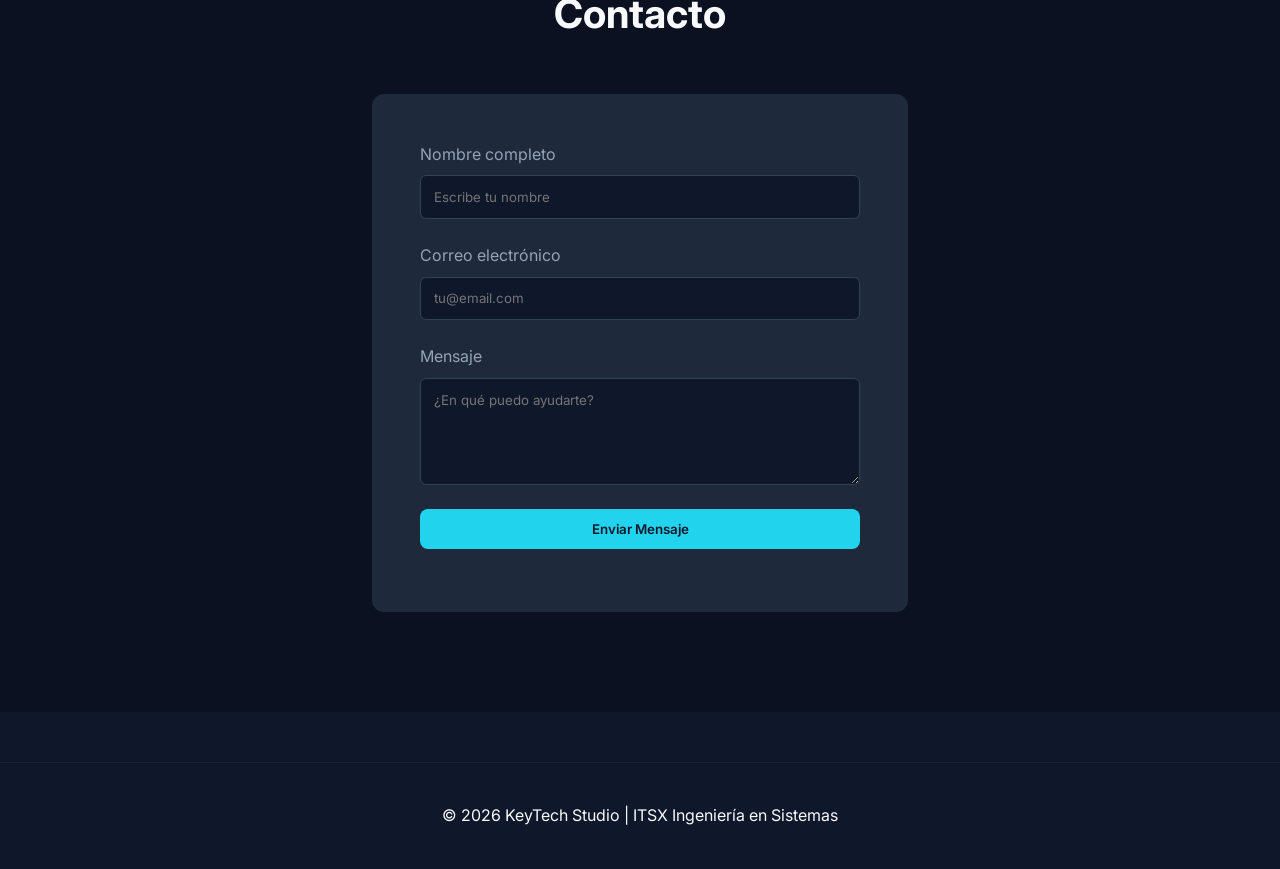
==== commit 5991442a: "Refactor index.html for improved structure and content" ====
--- a/index.html
+++ b/index.html
@@ -43,22 +43,29 @@
 
     <section id="servicios">
         <div class="container">
-            <h2 class="section-title">Nuestros Servicios</h2>
+            <h2 class="section-title" style="margin-bottom: 10px;">Nuestros Servicios</h2>
+            <div style="width: 50px; height: 3px; background-color: var(--primary); margin: 0 auto 40px auto;"></div>
+            
             <div class="services-grid">
                 <div class="service-card">
-                    <i class="fas fa-laptop-code"></i>
-                    <h3>Desarrollo Web</h3>
-                    <p>Creación de aplicaciones web a medida (Frontend y Backend) con tecnologías como Node.js y Vanilla JS.</p>
+                    <i class="fas fa-laptop-medical"></i>
+                    <h3>Mantenimiento</h3>
+                    <p>Optimización de hardware.</p>
+                </div>
+                <div class="service-card">
+                    <i class="fas fa-compact-disc"></i>
+                    <h3>Sistemas</h3>
+                    <p>Instalación de Windows/Linux.</p>
                 </div>
                 <div class="service-card">
                     <i class="fas fa-tools"></i>
-                    <h3>Soporte Técnico</h3>
-                    <p>Mantenimiento especializado, diagnóstico, reparación e instalación de sistemas operativos.</p>
+                    <h3>Soporte</h3>
+                    <p>Diagnóstico de fallas.</p>
                 </div>
                 <div class="service-card">
-                    <i class="fas fa-server"></i>
-                    <h3>Bases de Datos y APIs</h3>
-                    <p>Diseño de arquitectura de bases de datos MariaDB e implementación de APIs REST seguras (JWT).</p>
+                    <i class="fas fa-paint-brush"></i>
+                    <h3>Diseño</h3>
+                    <p>Identidad visual.</p>
                 </div>
             </div>
         </div>
@@ -148,14 +155,6 @@
     <section id="contacto" class="section-bg-alt">
         <div class="container" style="max-width: 600px;">
             <h2 class="section-title">Contacto</h2>
-
-            <div style="text-align: center; margin-bottom: 2rem;">
-                <div style="font-size: 1.8rem; margin-bottom: 1rem;">
-                    <a href="https://github.com/tu_usuario" target="_blank" style="color: var(--text-main); margin: 0 15px; text-decoration: none;"><i class="fab fa-github"></i></a>
-                    <a href="https://linkedin.com/in/tu_usuario" target="_blank" style="color: var(--text-main); margin: 0 15px; text-decoration: none;"><i class="fab fa-linkedin"></i></a>
-                </div>
-            </div>
-
             <form id="contactForm" class="contact-form">
                 <div class="form-group">
                     <label for="nombre">Nombre completo</label>
